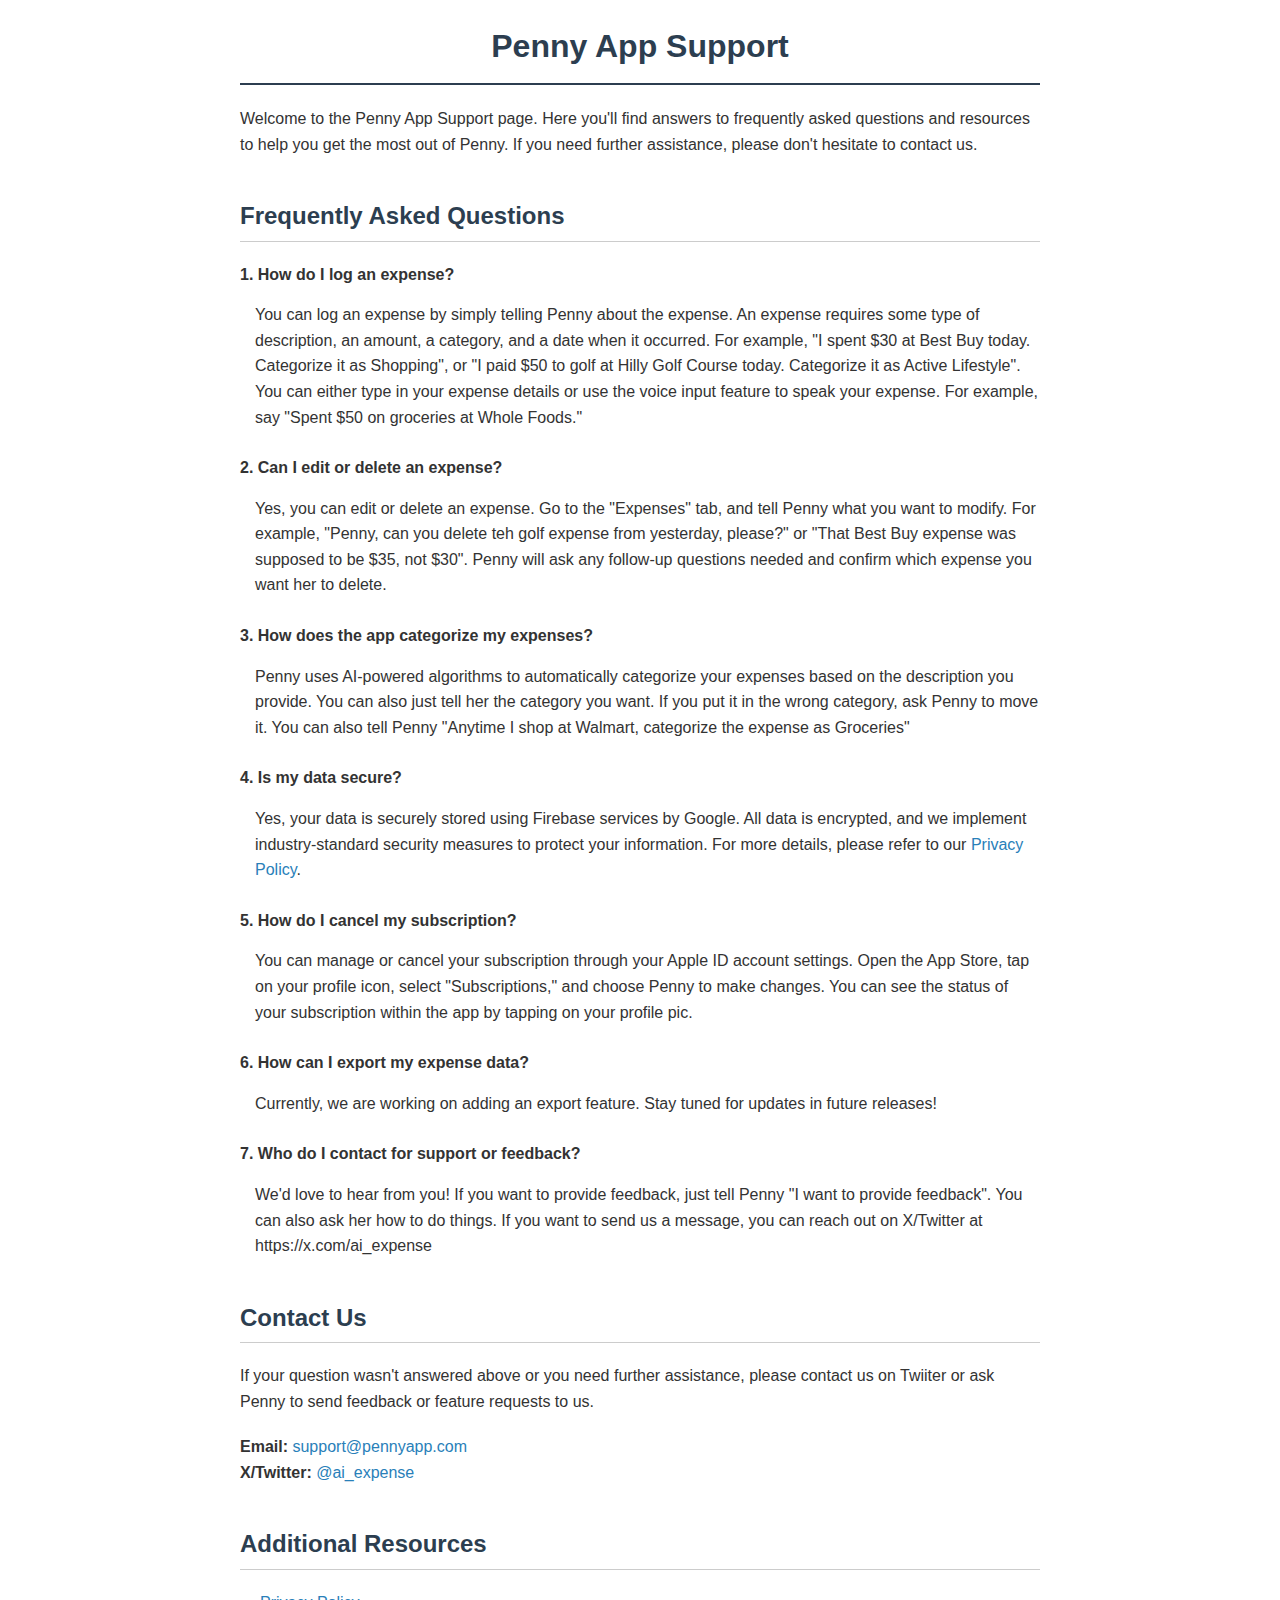
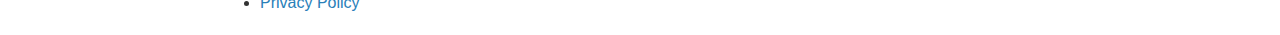
==== index.html @ 3fd7c657 "Update index.html" ====
<!DOCTYPE html>
<html lang="en">
<head>
    <meta charset="UTF-8">
    <title>Penny App Support</title>
    <style>
        body {
            font-family: Arial, sans-serif;
            margin: 20px auto;
            max-width: 800px;
            line-height: 1.6;
            color: #333;
            padding: 0 20px;
        }
        h1, h2, h3 {
            color: #2c3e50;
        }
        h1 {
            text-align: center;
            padding-bottom: 10px;
            border-bottom: 2px solid #2c3e50;
        }
        h2 {
            border-bottom: 1px solid #ccc;
            padding-bottom: 5px;
            margin-top: 40px;
        }
        h3 {
            margin-top: 30px;
        }
        p {
            margin: 15px 0;
        }
        ul, ol {
            margin: 15px 0;
            padding-left: 20px;
        }
        li {
            margin-bottom: 10px;
        }
        a {
            color: #2980b9;
            text-decoration: none;
        }
        a:hover {
            text-decoration: underline;
        }
        .contact-info {
            margin-top: 20px;
        }
        .faq-item {
            margin-bottom: 25px;
        }
        .faq-question {
            font-weight: bold;
            margin-bottom: 5px;
        }
        .faq-answer {
            margin-left: 15px;
        }
        @media (max-width: 600px) {
            body {
                padding: 0 10px;
            }
        }
    </style>
</head>
<body>
    <h1>Penny App Support</h1>
    
    <p>Welcome to the Penny App Support page. Here you'll find answers to frequently asked questions and resources to help you get the most out of Penny. If you need further assistance, please don't hesitate to contact us.</p>
    
    <h2>Frequently Asked Questions</h2>
    
    <div class="faq-item">
        <div class="faq-question">1. How do I log an expense?</div>
        <div class="faq-answer">
            <p>You can log an expense by simply telling Penny about the expense. An expense requires some type of description, an amount, a category, and a date when it occurred.  For example, "I spent $30 at Best Buy today.  Categorize it as Shopping", or "I paid $50 to golf at Hilly Golf Course today.  Categorize it as Active Lifestyle". You can either type in your expense details or use the voice input feature to speak your expense. For example, say "Spent $50 on groceries at Whole Foods."</p>
        </div>
    </div>
    
    <div class="faq-item">
        <div class="faq-question">2. Can I edit or delete an expense?</div>
        <div class="faq-answer">
            <p>Yes, you can edit or delete an expense. Go to the "Expenses" tab, and tell Penny what you want to modify.  For example, "Penny, can you delete teh golf expense from yesterday, please?" or "That Best Buy expense was supposed to be $35, not $30".  Penny will ask any follow-up questions needed and confirm which expense you want her to delete.</p>
        </div>
    </div>
    
    <div class="faq-item">
        <div class="faq-question">3. How does the app categorize my expenses?</div>
        <div class="faq-answer">
            <p>Penny uses AI-powered algorithms to automatically categorize your expenses based on the description you provide. You can also just tell her the category you want. If you put it in the wrong category, ask Penny to move it.  You can also tell Penny "Anytime I shop at Walmart, categorize the expense as Groceries"</p>
        </div>
    </div>
    
    <div class="faq-item">
        <div class="faq-question">4. Is my data secure?</div>
        <div class="faq-answer">
            <p>Yes, your data is securely stored using Firebase services by Google. All data is encrypted, and we implement industry-standard security measures to protect your information. For more details, please refer to our <a href="privacy-policy.html">Privacy Policy</a>.</p>
        </div>
    </div>
    
    <div class="faq-item">
        <div class="faq-question">5. How do I cancel my subscription?</div>
        <div class="faq-answer">
            <p>You can manage or cancel your subscription through your Apple ID account settings. Open the App Store, tap on your profile icon, select "Subscriptions," and choose Penny to make changes.  You can see the status of your subscription within the app by tapping on your profile pic.</p>
        </div>
    </div>
    
    <div class="faq-item">
        <div class="faq-question">6. How can I export my expense data?</div>
        <div class="faq-answer">
            <p>Currently, we are working on adding an export feature. Stay tuned for updates in future releases!</p>
        </div>
    </div>
    
    <div class="faq-item">
        <div class="faq-question">7. Who do I contact for support or feedback?</div>
        <div class="faq-answer">
            <p>We'd love to hear from you! If you want to provide feedback, just tell Penny "I want to provide feedback".  You can also ask her how to do things.  If you want to send us a message, you can reach out on X/Twitter at https://x.com/ai_expense</p>
        </div>
    </div>
    
    <h2>Contact Us</h2>
    <p>If your question wasn't answered above or you need further assistance, please contact us on Twiiter or ask Penny to send feedback or feature requests to us.</p>
    <p class="contact-info">
        <strong>Email:</strong> <a href="mailto:support@pennyapp.com">support@pennyapp.com</a><br>
        <!-- Uncomment the following lines if you have social media accounts or a phone number -->
        <!-- <strong>Phone:</strong> <a href="tel:+1234567890">+1 (234) 567-890</a><br> -->
        <strong>X/Twitter:</strong> <a href="https://x.com/ai_expense" target="_blank">@ai_expense</a><br>
    </p>
    
    <h2>Additional Resources</h2>
    <ul>
        <li><a href="privacy-policy.html">Privacy Policy</a></li>
        <!-- Add more links to resources or guides if available -->
    </ul>
</body>
</html>
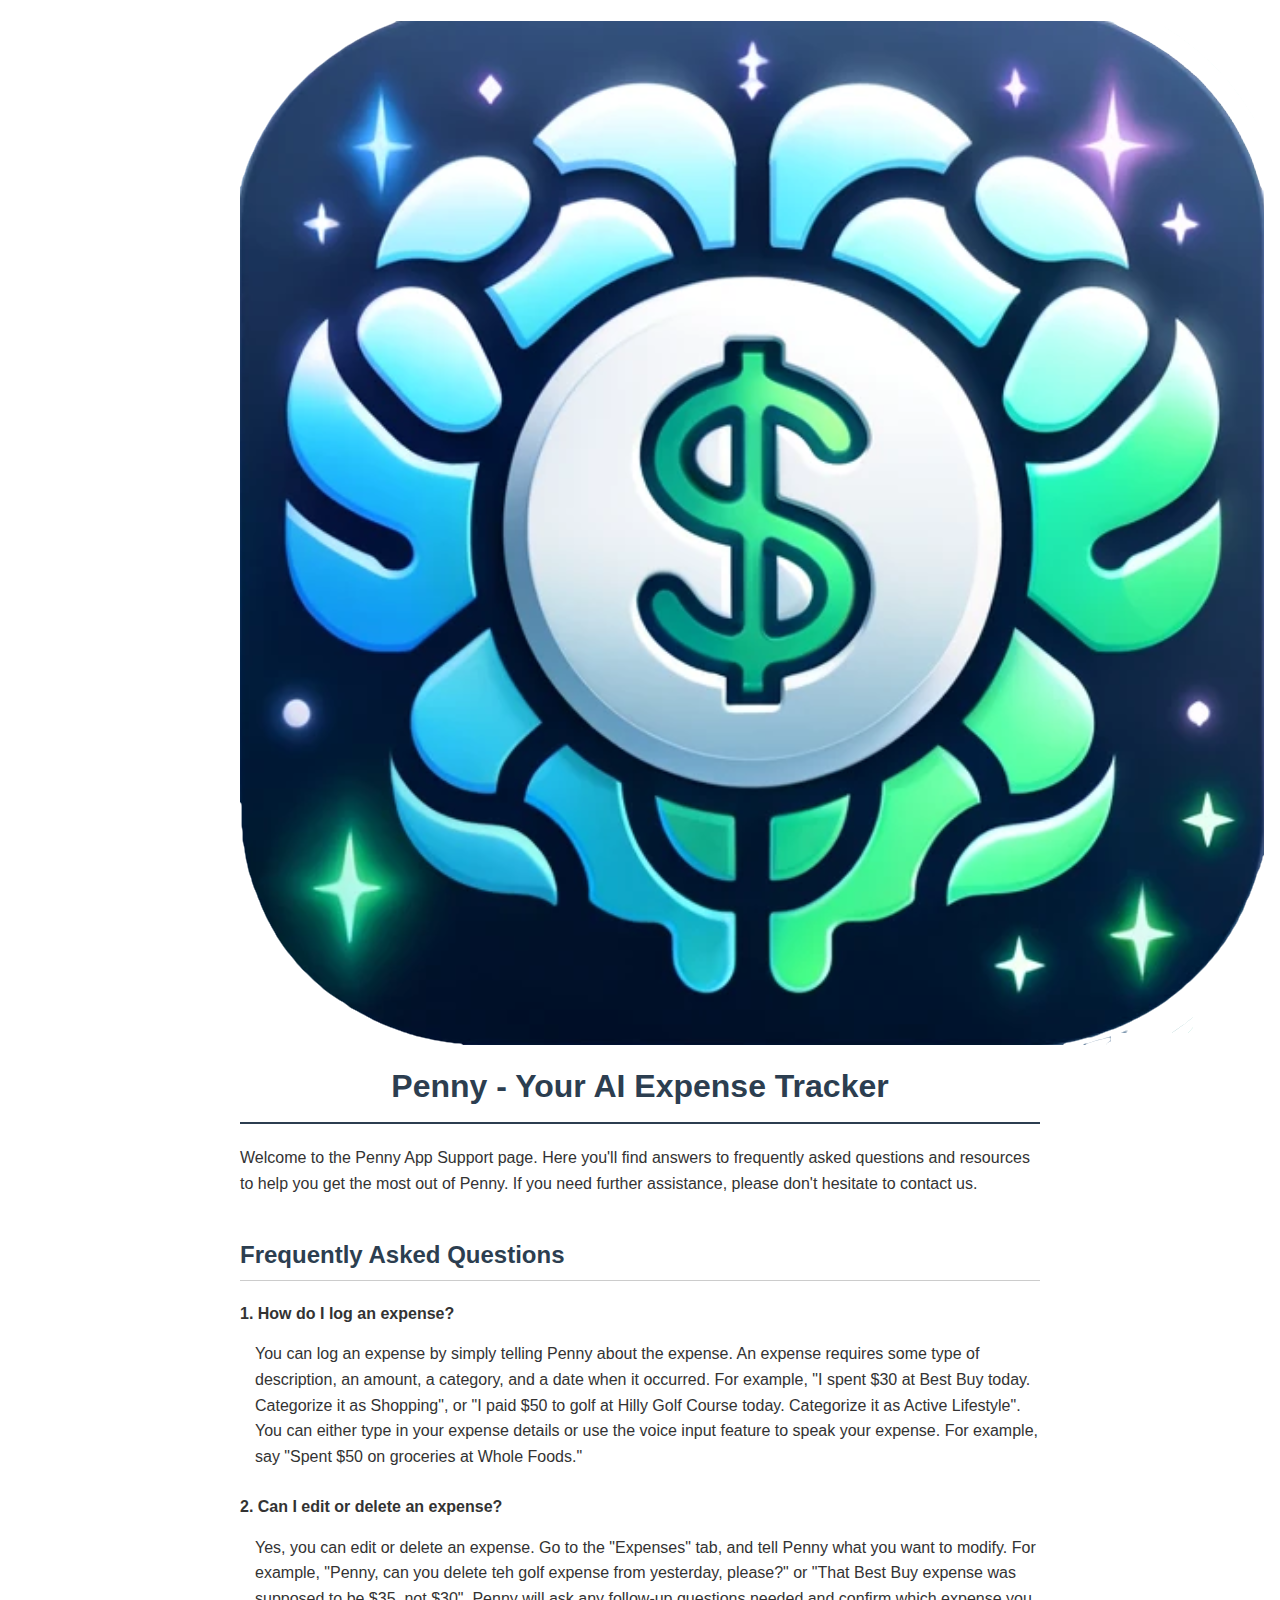
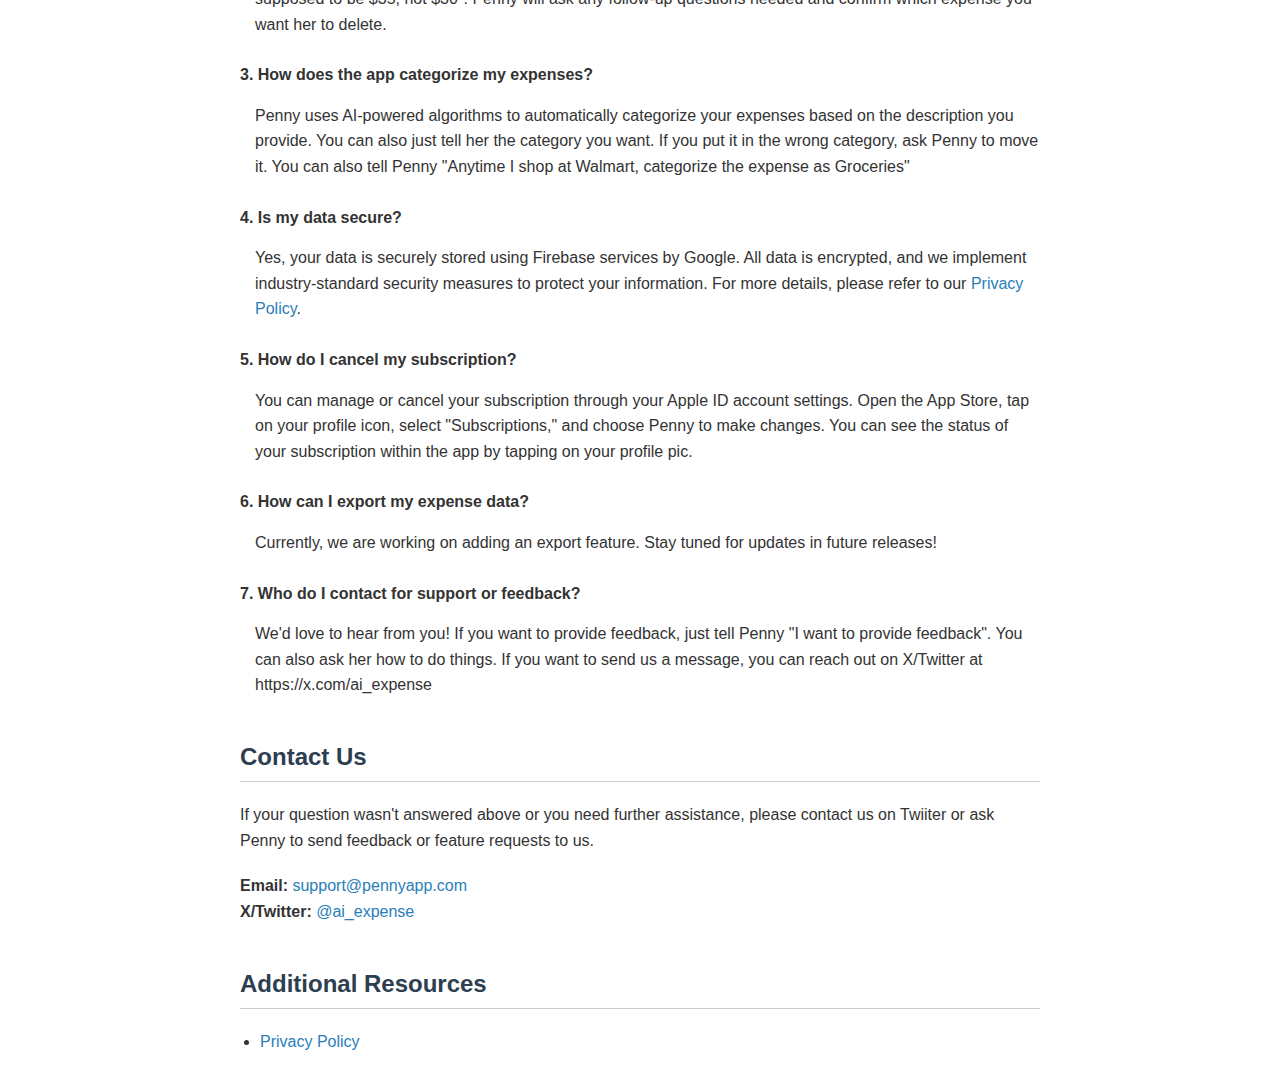
==== commit 038ae1cb: "Update index.html" ====
--- a/index.html
+++ b/index.html
@@ -2,7 +2,7 @@
 <html lang="en">
 <head>
     <meta charset="UTF-8">
-    <title>Penny App Support</title>
+    <title>Penny - Your AI Expense Tracker</title>
     <style>
         body {
             font-family: Arial, sans-serif;
@@ -66,7 +66,7 @@
     </style>
 </head>
 <body>
-    <h1>Penny App Support</h1>
+    <h1><img src="./Penny.png">Penny - Your AI Expense Tracker</h1>
     
     <p>Welcome to the Penny App Support page. Here you'll find answers to frequently asked questions and resources to help you get the most out of Penny. If you need further assistance, please don't hesitate to contact us.</p>
     
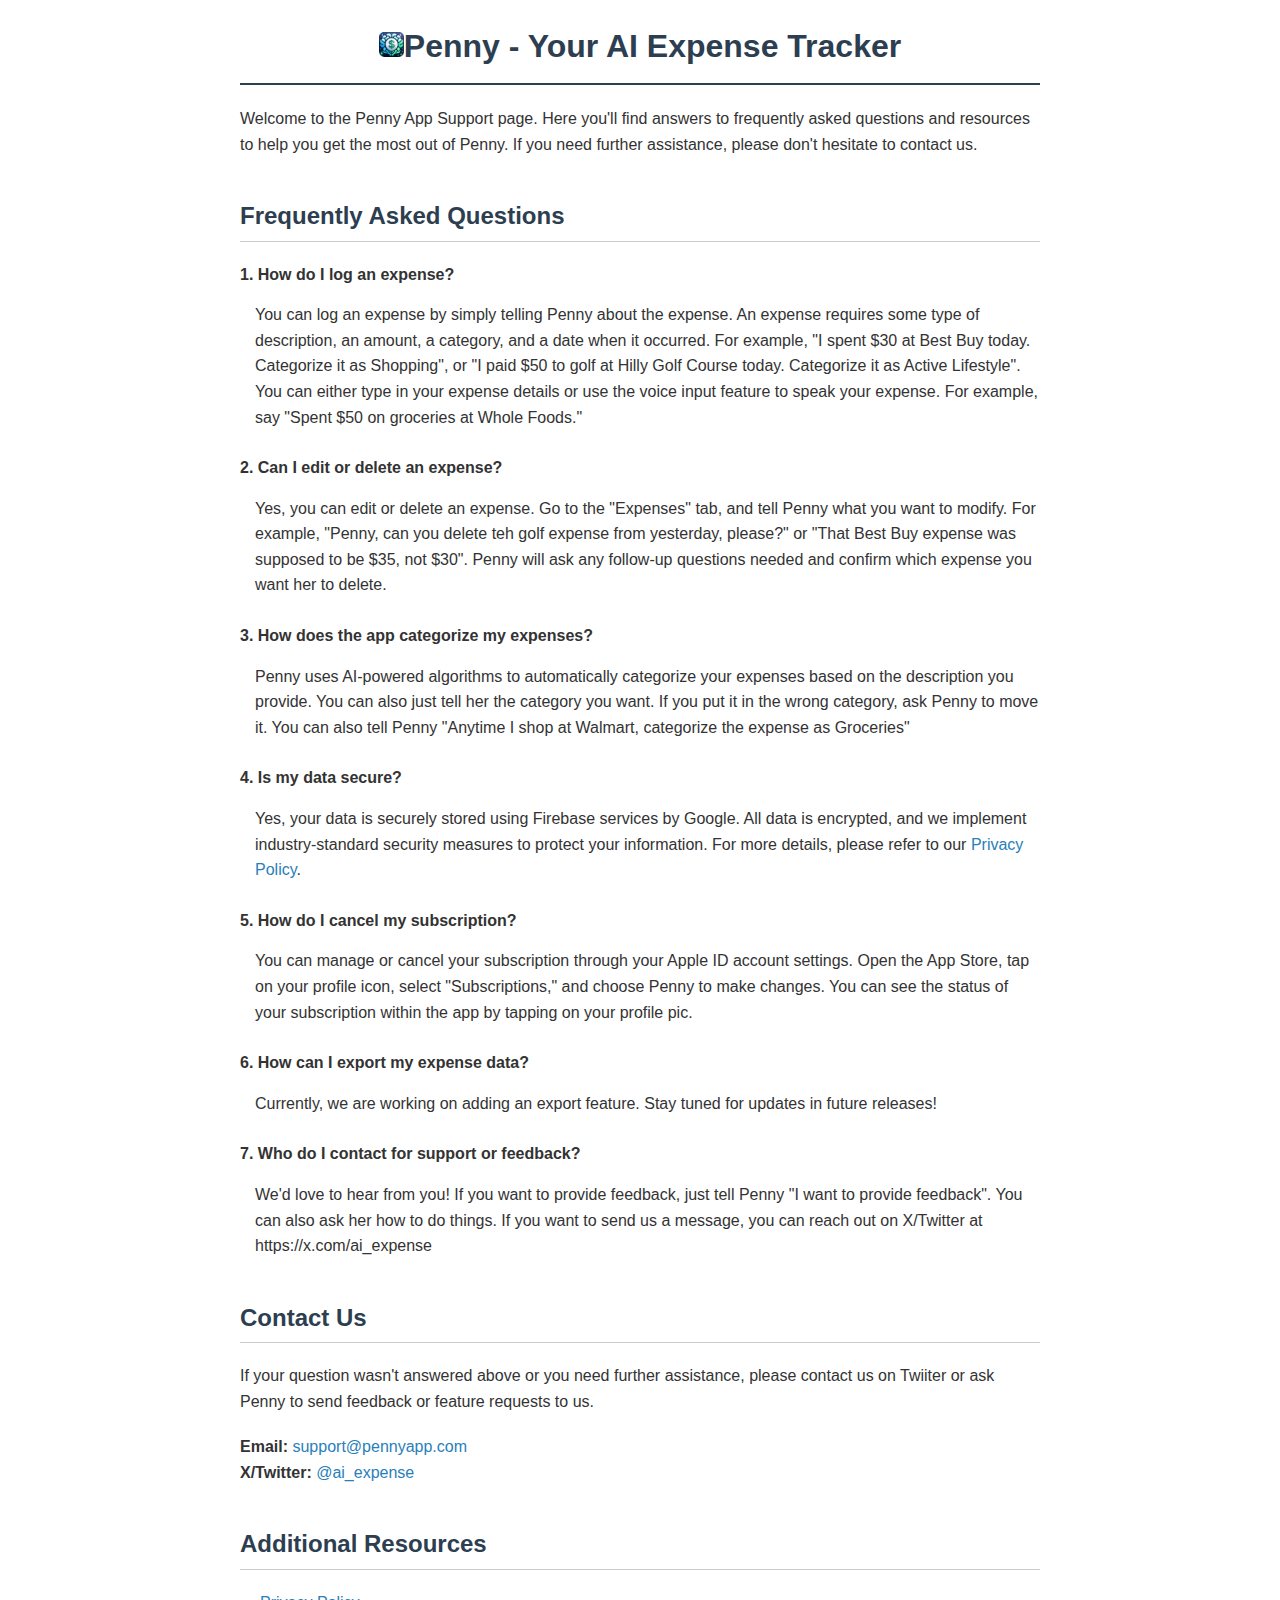
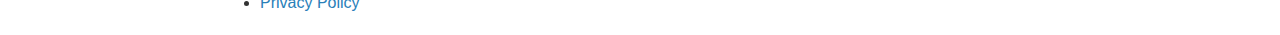
==== commit 2681a626: "Update index.html" ====
--- a/index.html
+++ b/index.html
@@ -66,7 +66,7 @@
     </style>
 </head>
 <body>
-    <h1><img src="./Penny.png">Penny - Your AI Expense Tracker</h1>
+    <h1><img src="./Penny.png" width=25px height=25px>Penny - Your AI Expense Tracker</h1>
     
     <p>Welcome to the Penny App Support page. Here you'll find answers to frequently asked questions and resources to help you get the most out of Penny. If you need further assistance, please don't hesitate to contact us.</p>
     
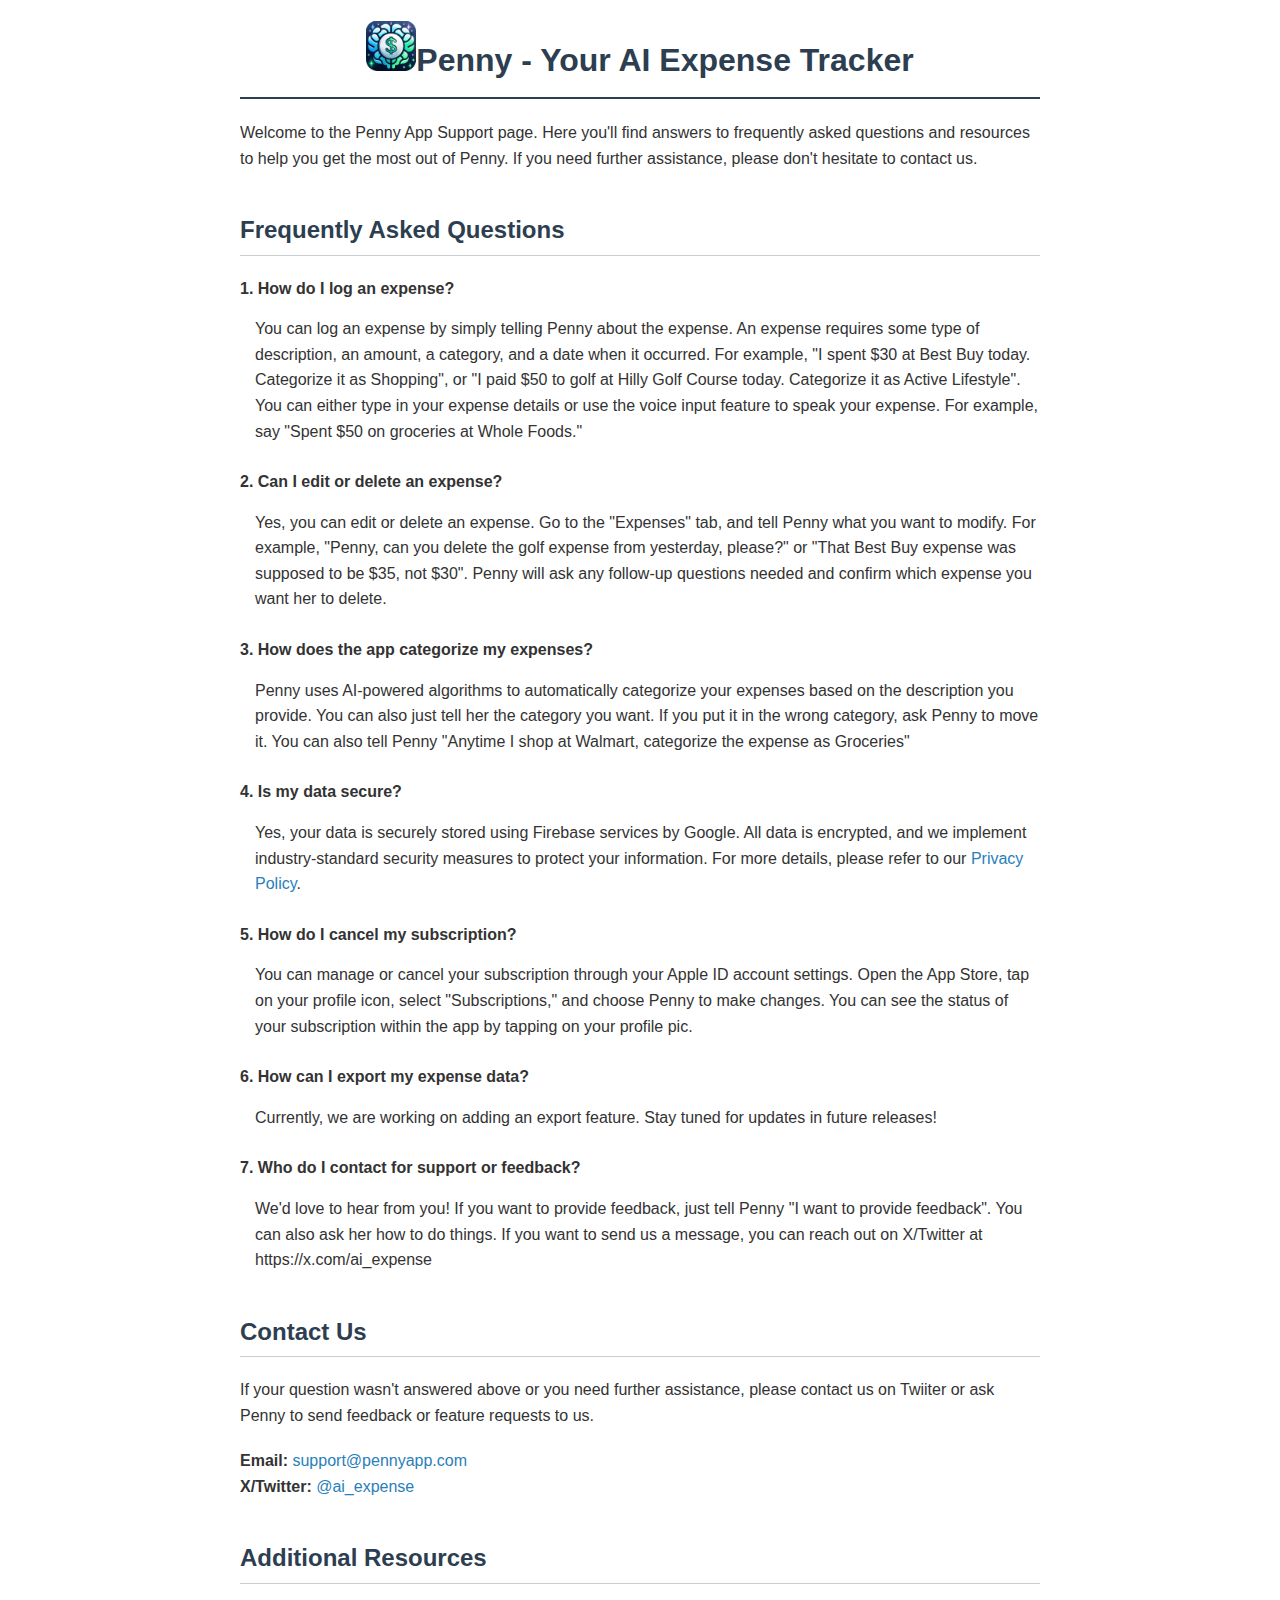
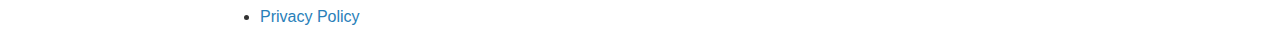
==== commit 6396dbfa: "Update index.html" ====
--- a/index.html
+++ b/index.html
@@ -66,7 +66,7 @@
     </style>
 </head>
 <body>
-    <h1><img src="./Penny.png" width=25px height=25px>Penny - Your AI Expense Tracker</h1>
+    <h1><img src="./Penny.png" width=50px height=50px>Penny - Your AI Expense Tracker</h1>
     
     <p>Welcome to the Penny App Support page. Here you'll find answers to frequently asked questions and resources to help you get the most out of Penny. If you need further assistance, please don't hesitate to contact us.</p>
     
@@ -82,7 +82,7 @@
     <div class="faq-item">
         <div class="faq-question">2. Can I edit or delete an expense?</div>
         <div class="faq-answer">
-            <p>Yes, you can edit or delete an expense. Go to the "Expenses" tab, and tell Penny what you want to modify.  For example, "Penny, can you delete teh golf expense from yesterday, please?" or "That Best Buy expense was supposed to be $35, not $30".  Penny will ask any follow-up questions needed and confirm which expense you want her to delete.</p>
+            <p>Yes, you can edit or delete an expense. Go to the "Expenses" tab, and tell Penny what you want to modify.  For example, "Penny, can you delete the golf expense from yesterday, please?" or "That Best Buy expense was supposed to be $35, not $30".  Penny will ask any follow-up questions needed and confirm which expense you want her to delete.</p>
         </div>
     </div>
     
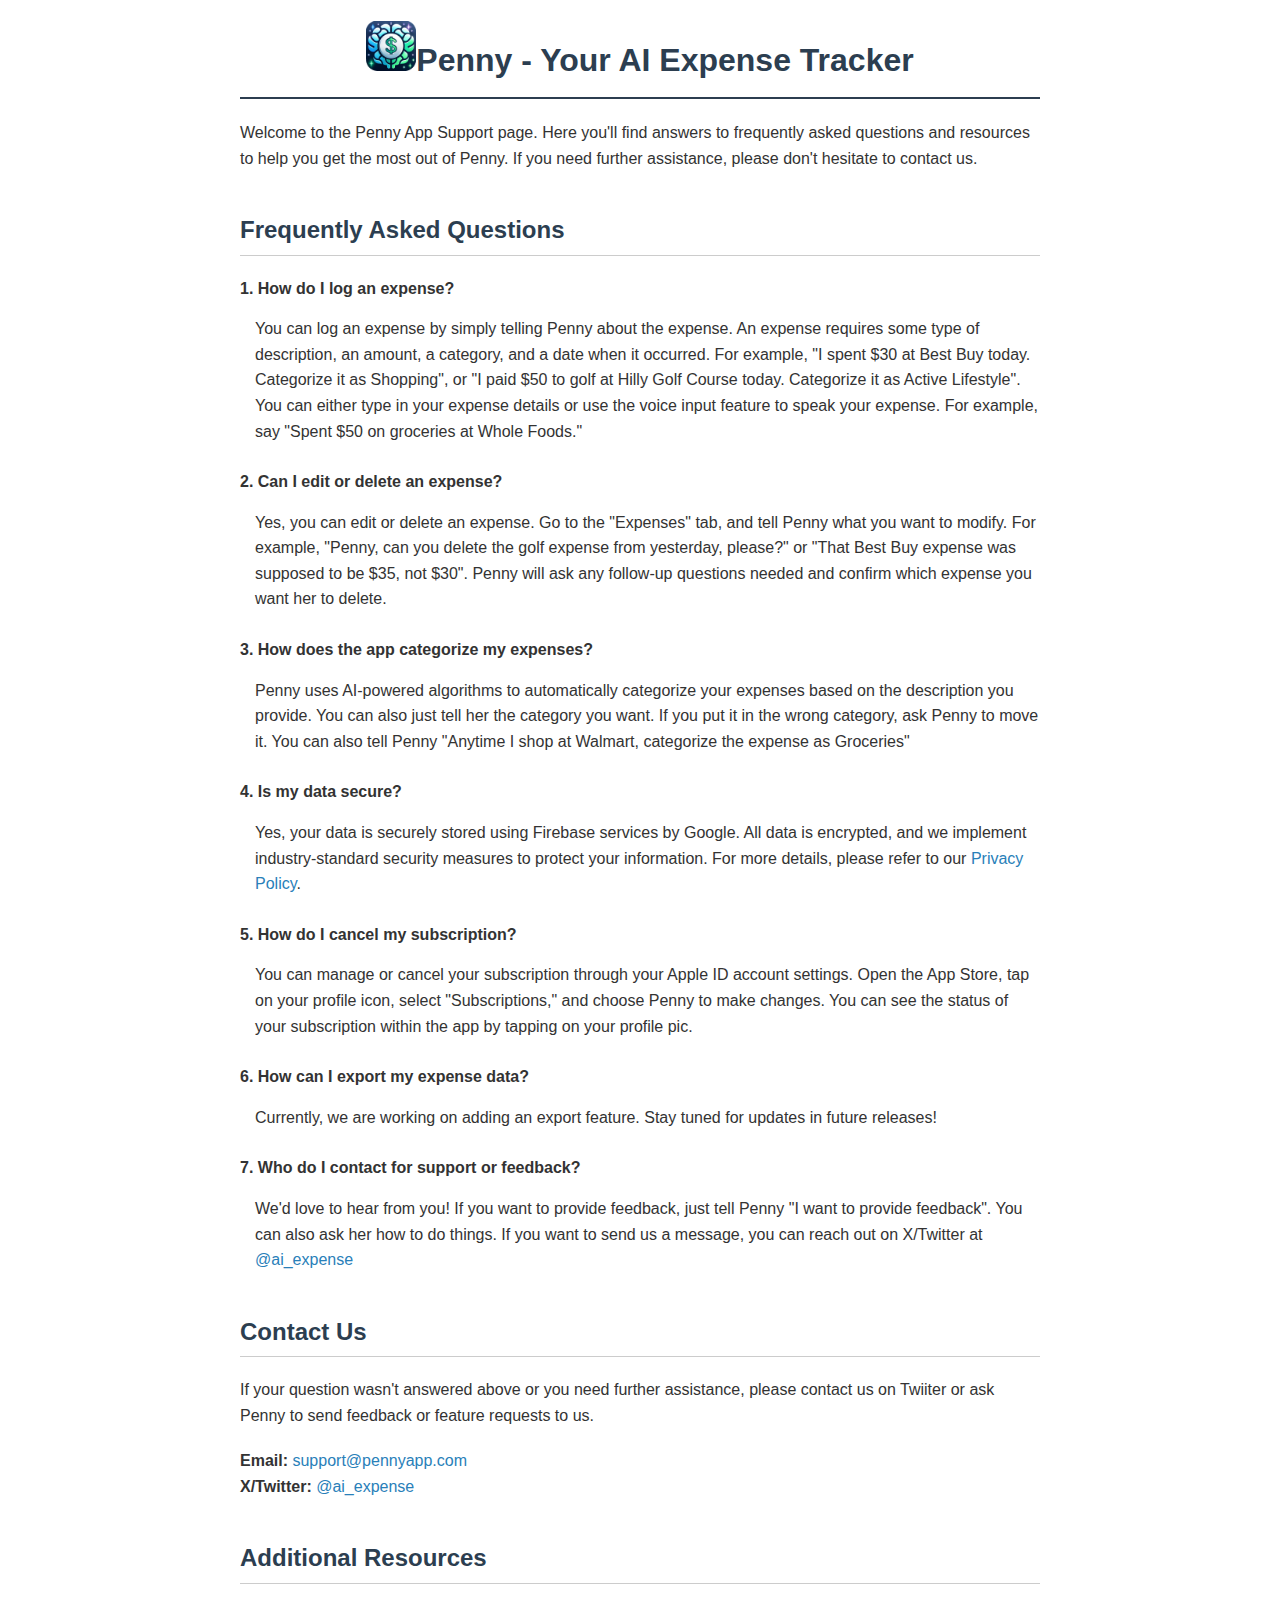
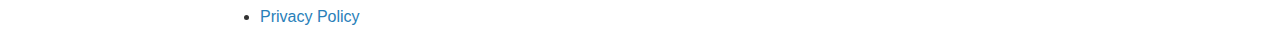
==== commit ed89929d: "Update index.html" ====
--- a/index.html
+++ b/index.html
@@ -117,7 +117,7 @@
     <div class="faq-item">
         <div class="faq-question">7. Who do I contact for support or feedback?</div>
         <div class="faq-answer">
-            <p>We'd love to hear from you! If you want to provide feedback, just tell Penny "I want to provide feedback".  You can also ask her how to do things.  If you want to send us a message, you can reach out on X/Twitter at https://x.com/ai_expense</p>
+            <p>We'd love to hear from you! If you want to provide feedback, just tell Penny "I want to provide feedback".  You can also ask her how to do things.  If you want to send us a message, you can reach out on X/Twitter at <a href="https://x.com/ai_expense" target="_blank">@ai_expense</a></p>
         </div>
     </div>
     
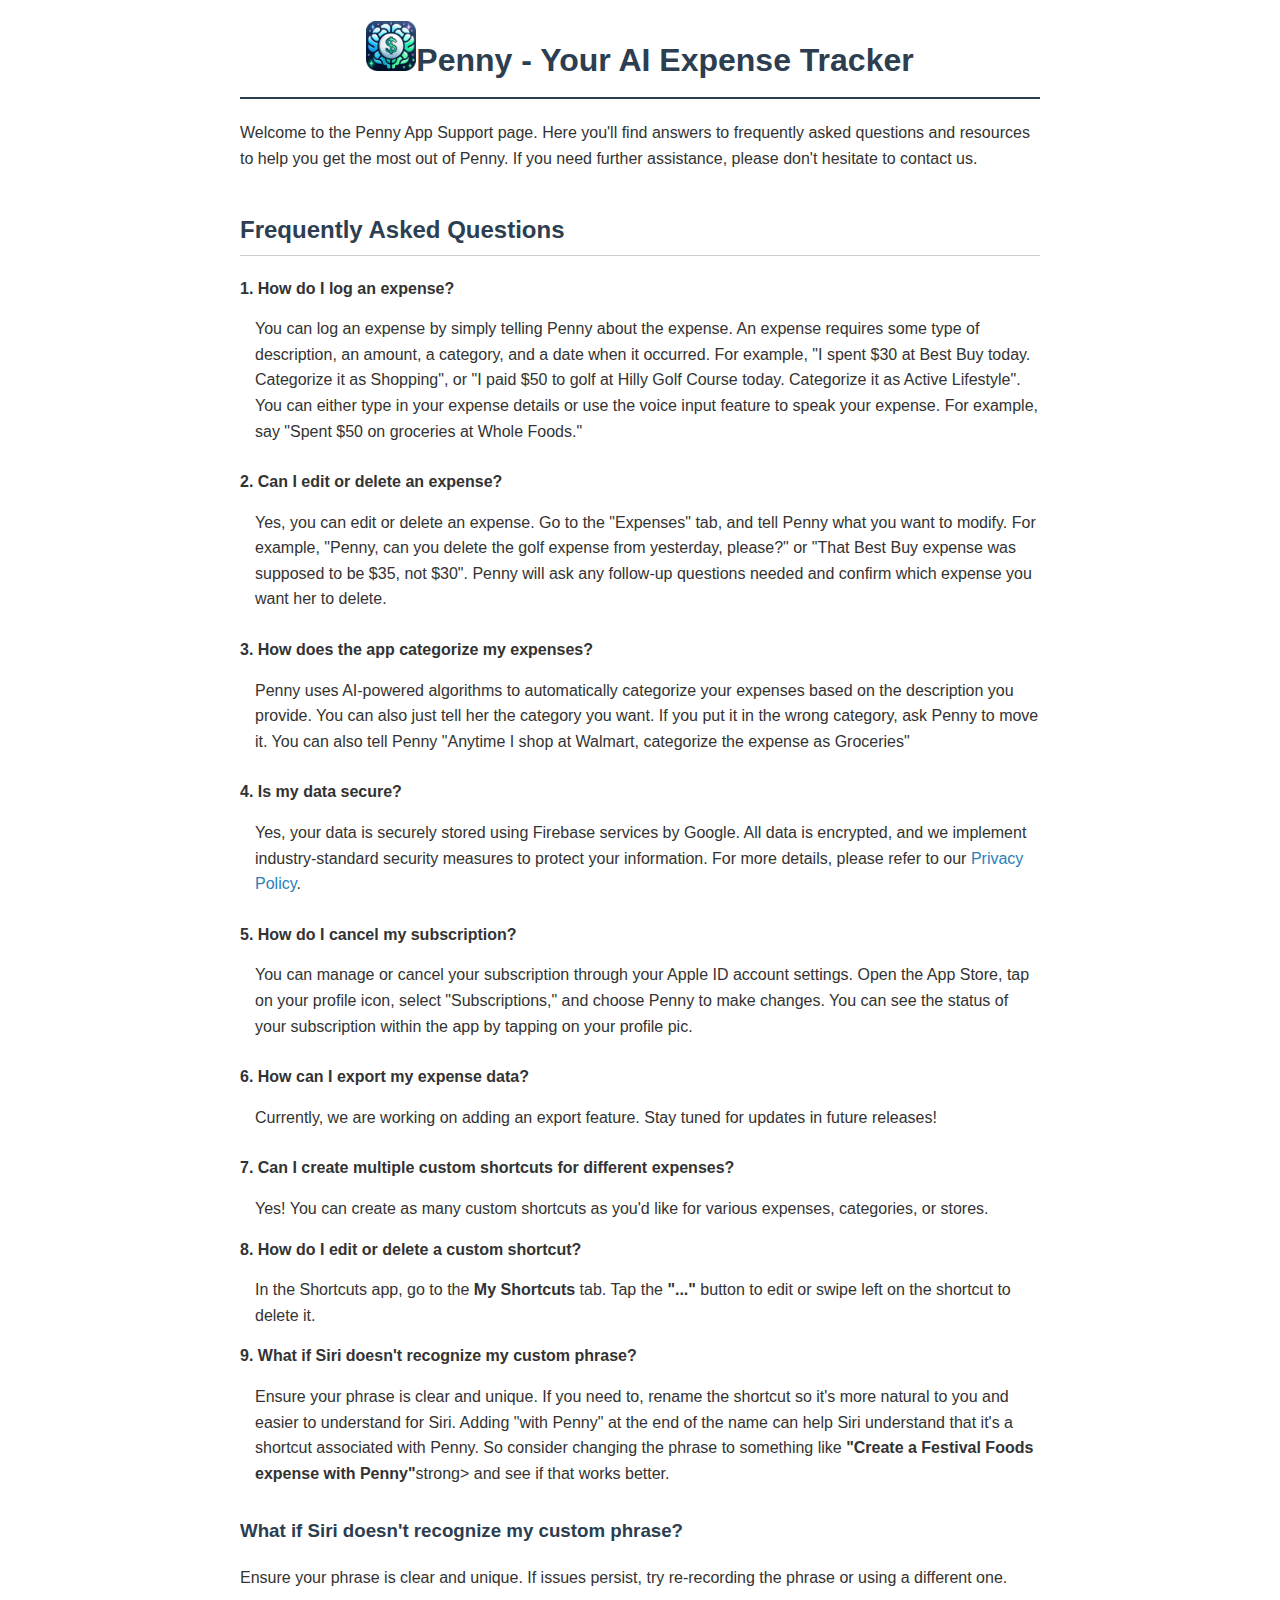
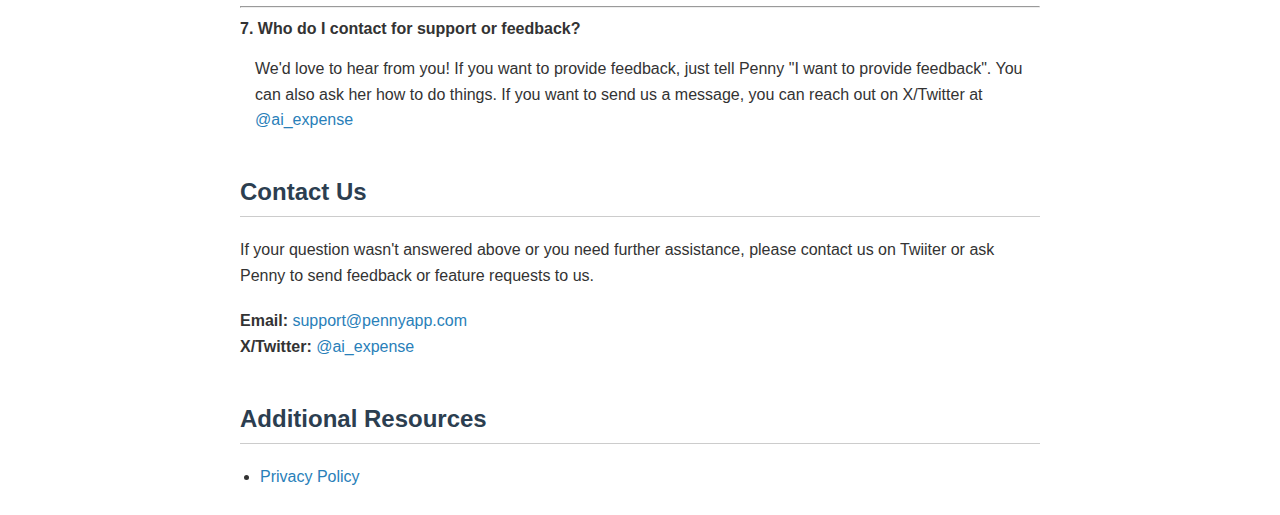
==== commit 608b94a7: "Update index.html" ====
--- a/index.html
+++ b/index.html
@@ -113,6 +113,32 @@
             <p>Currently, we are working on adding an export feature. Stay tuned for updates in future releases!</p>
         </div>
     </div>
+
+    <div class="faq-item">
+    <div class="faq-question">7. Can I create multiple custom shortcuts for different expenses?</div>
+    <div class="faq-answer">
+        <p>Yes! You can create as many custom shortcuts as you'd like for various expenses, categories, or stores.</p>
+    </div>
+
+    <div class="faq-item">
+    <div class="faq-question">8. How do I edit or delete a custom shortcut?</div>
+    <div class="faq-answer">
+        <p>In the Shortcuts app, go to the <strong>My Shortcuts</strong> tab. Tap the <strong>"..."</strong> button to edit or swipe left on the shortcut to delete it.</p>
+    </div>
+
+    <div class="faq-item">
+    <div class="faq-question">9. What if Siri doesn't recognize my custom phrase?</div>
+    <div class="faq-answer">
+        <p>Ensure your phrase is clear and unique. If you need to, rename the shortcut so it's more natural to you and easier to understand for Siri.  Adding "with Penny" at the end of the name can help Siri understand that it's a shortcut associated with Penny.  So consider changing the phrase to something like <strong>"Create a Festival Foods expense with Penny"</strong>strong> and see if that works better.</p>
+    </div>
+
+</div>
+
+<h3>What if Siri doesn't recognize my custom phrase?</h3>
+<p>Ensure your phrase is clear and unique. If issues persist, try re-recording the phrase or using a different one.</p>
+
+<hr>
+    
     
     <div class="faq-item">
         <div class="faq-question">7. Who do I contact for support or feedback?</div>
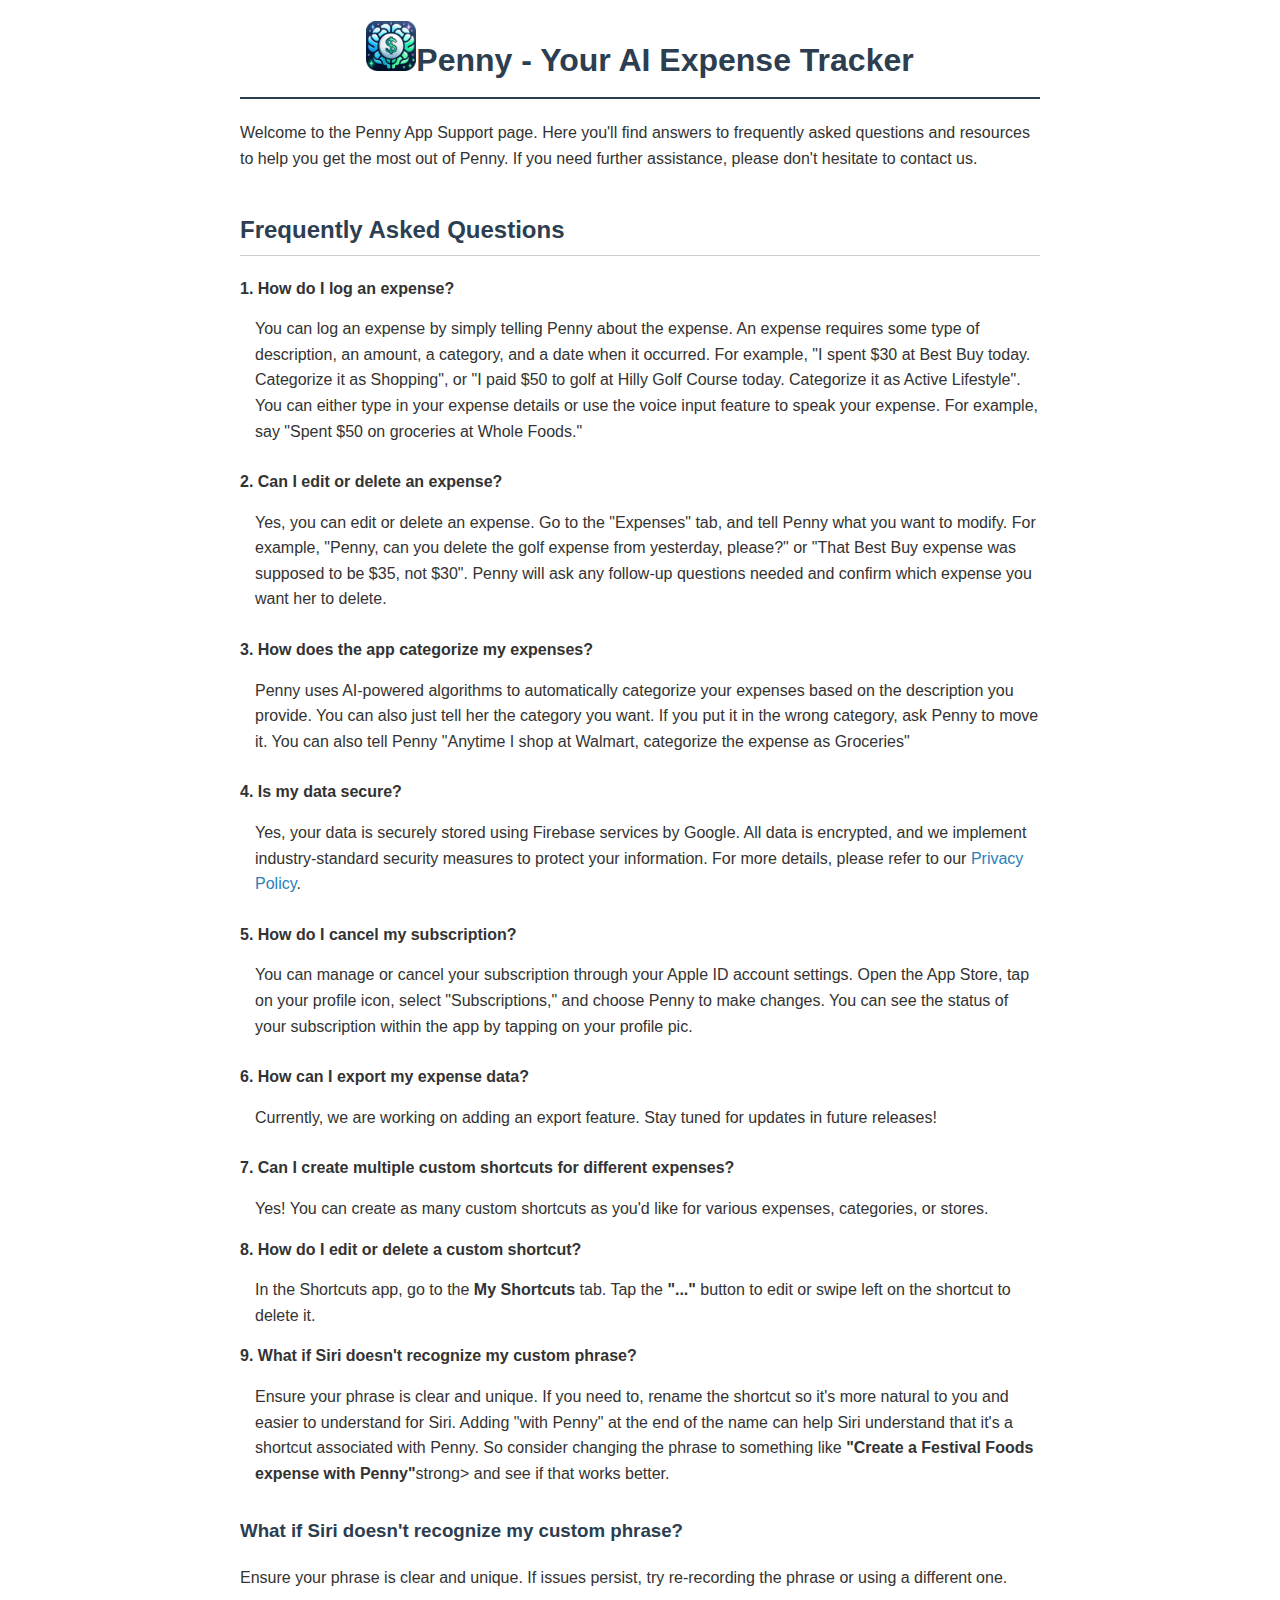
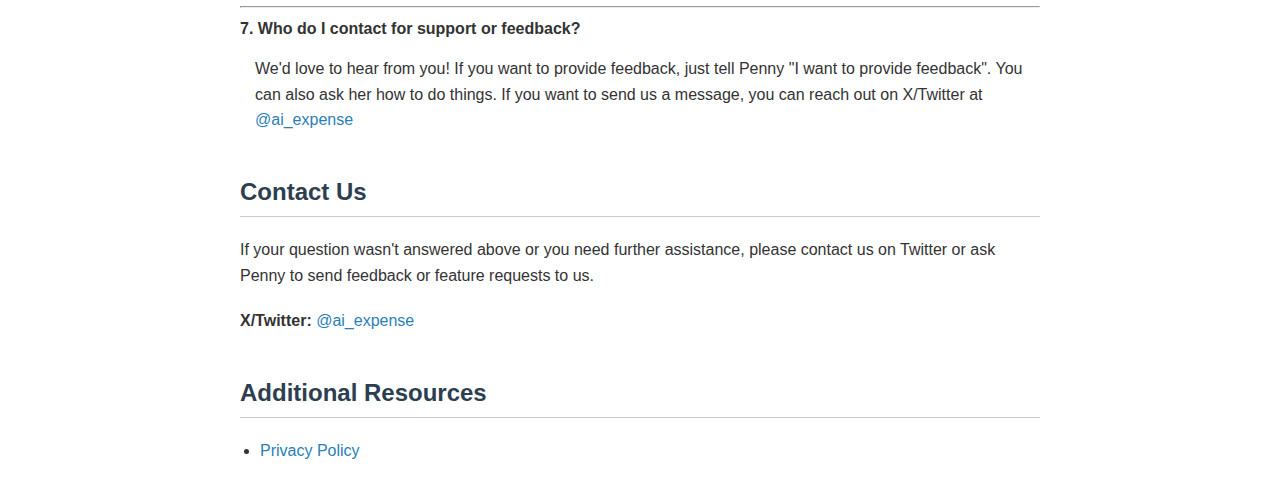
==== commit f6416714: "Update index.html" ====
--- a/index.html
+++ b/index.html
@@ -148,11 +148,8 @@
     </div>
     
     <h2>Contact Us</h2>
-    <p>If your question wasn't answered above or you need further assistance, please contact us on Twiiter or ask Penny to send feedback or feature requests to us.</p>
+    <p>If your question wasn't answered above or you need further assistance, please contact us on Twitter or ask Penny to send feedback or feature requests to us.</p>
     <p class="contact-info">
-        <strong>Email:</strong> <a href="mailto:support@pennyapp.com">support@pennyapp.com</a><br>
-        <!-- Uncomment the following lines if you have social media accounts or a phone number -->
-        <!-- <strong>Phone:</strong> <a href="tel:+1234567890">+1 (234) 567-890</a><br> -->
         <strong>X/Twitter:</strong> <a href="https://x.com/ai_expense" target="_blank">@ai_expense</a><br>
     </p>
     
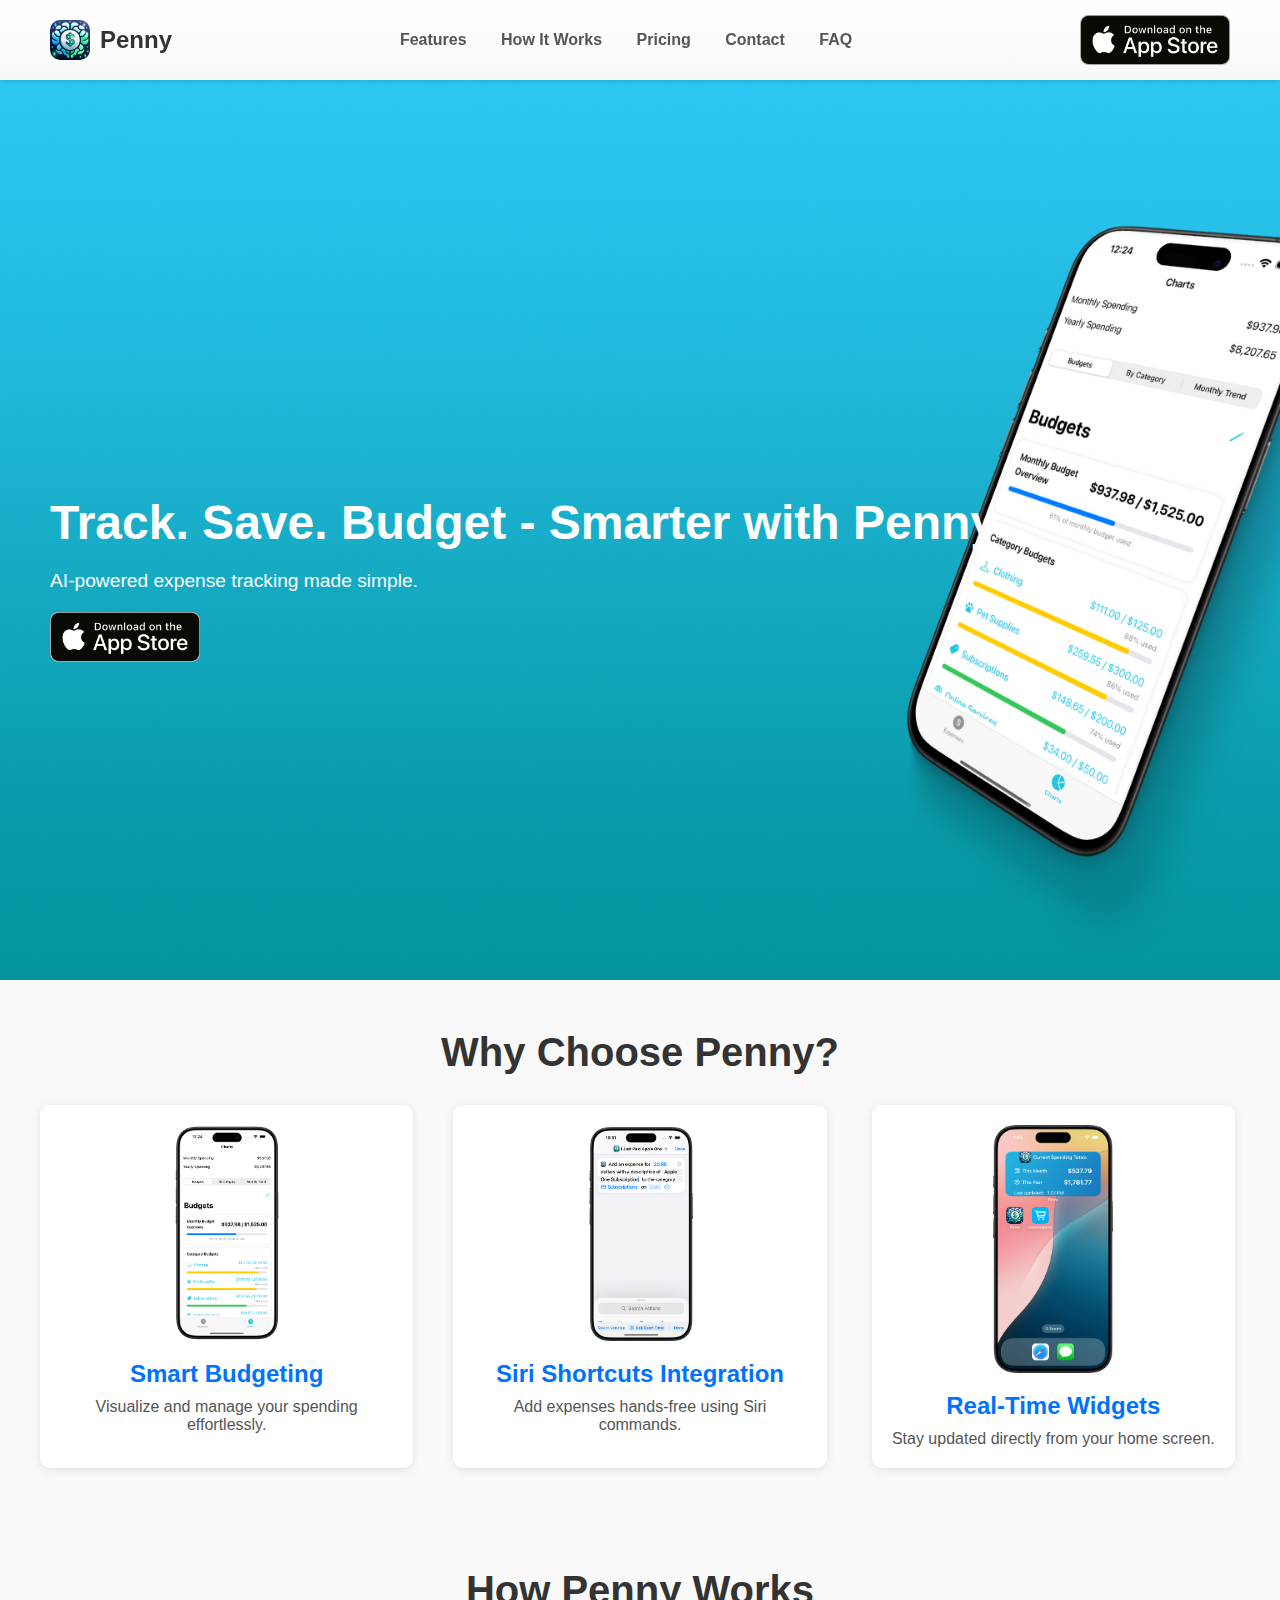
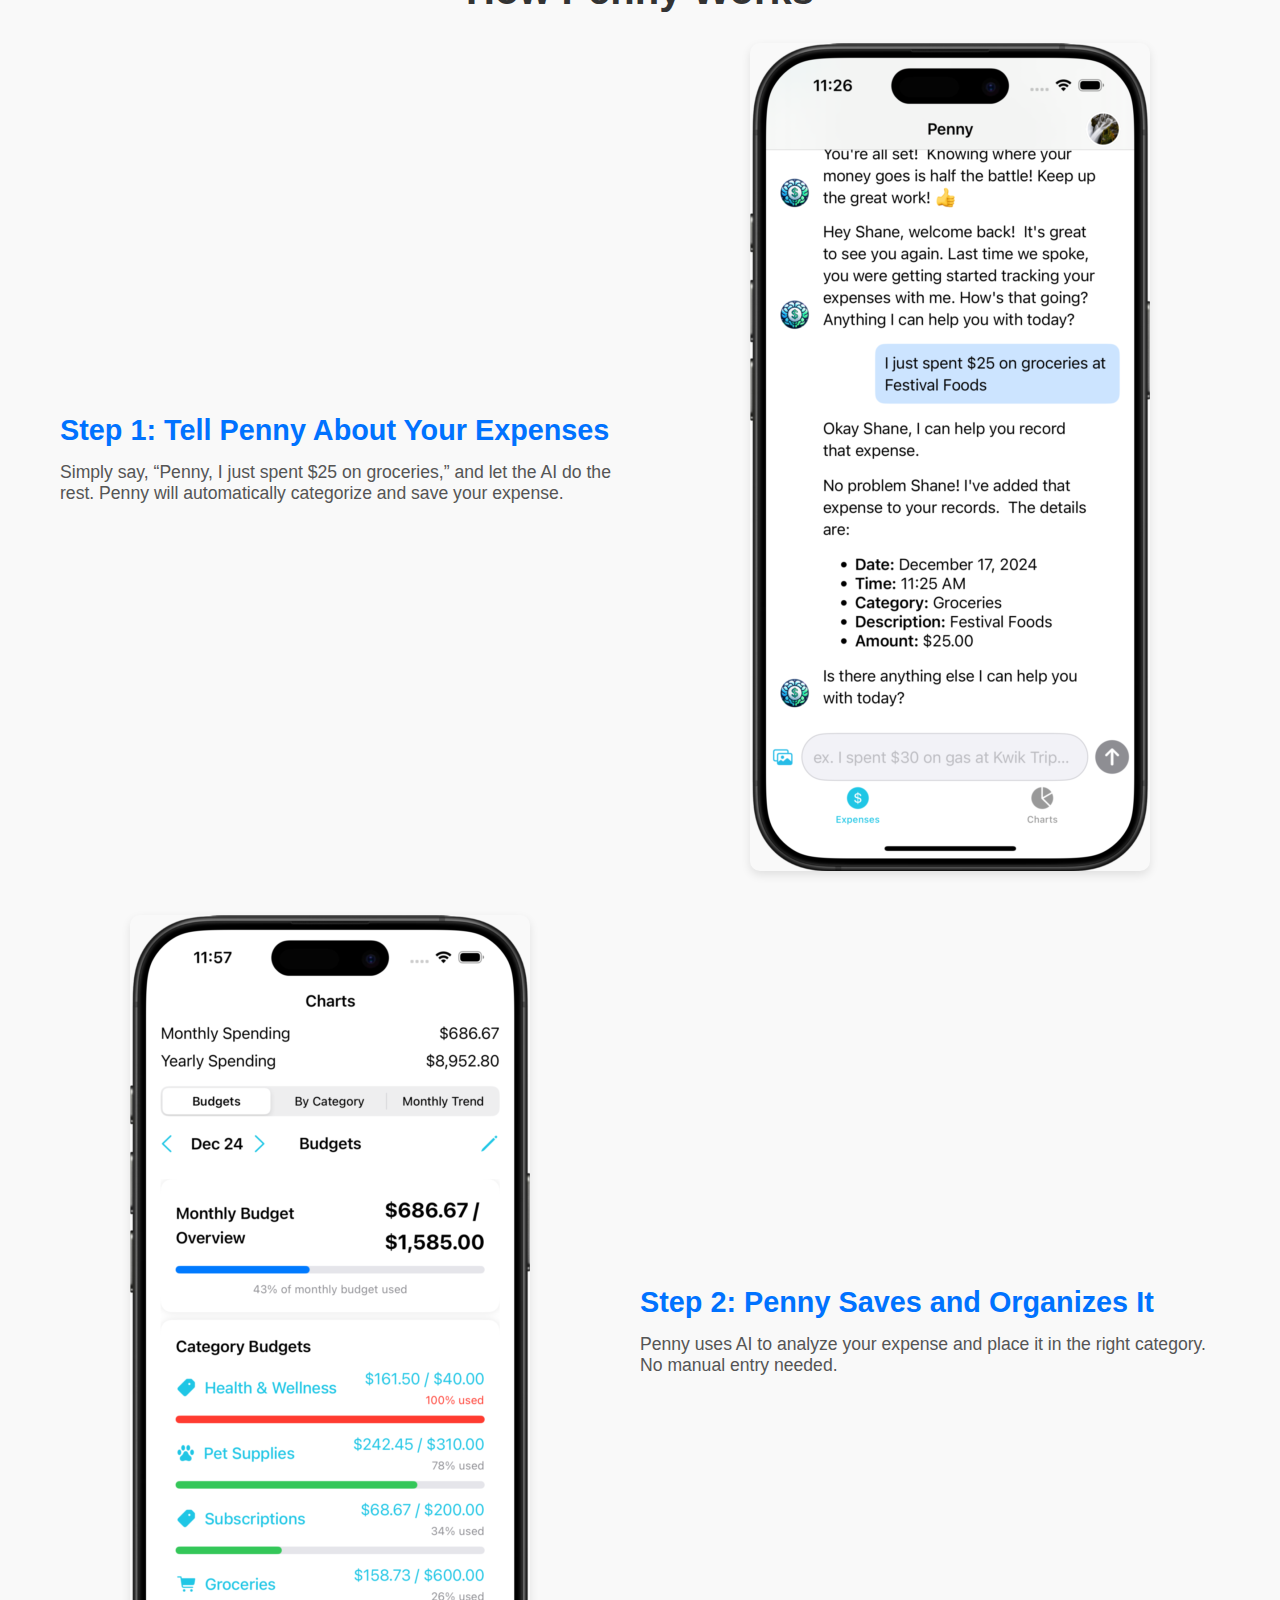
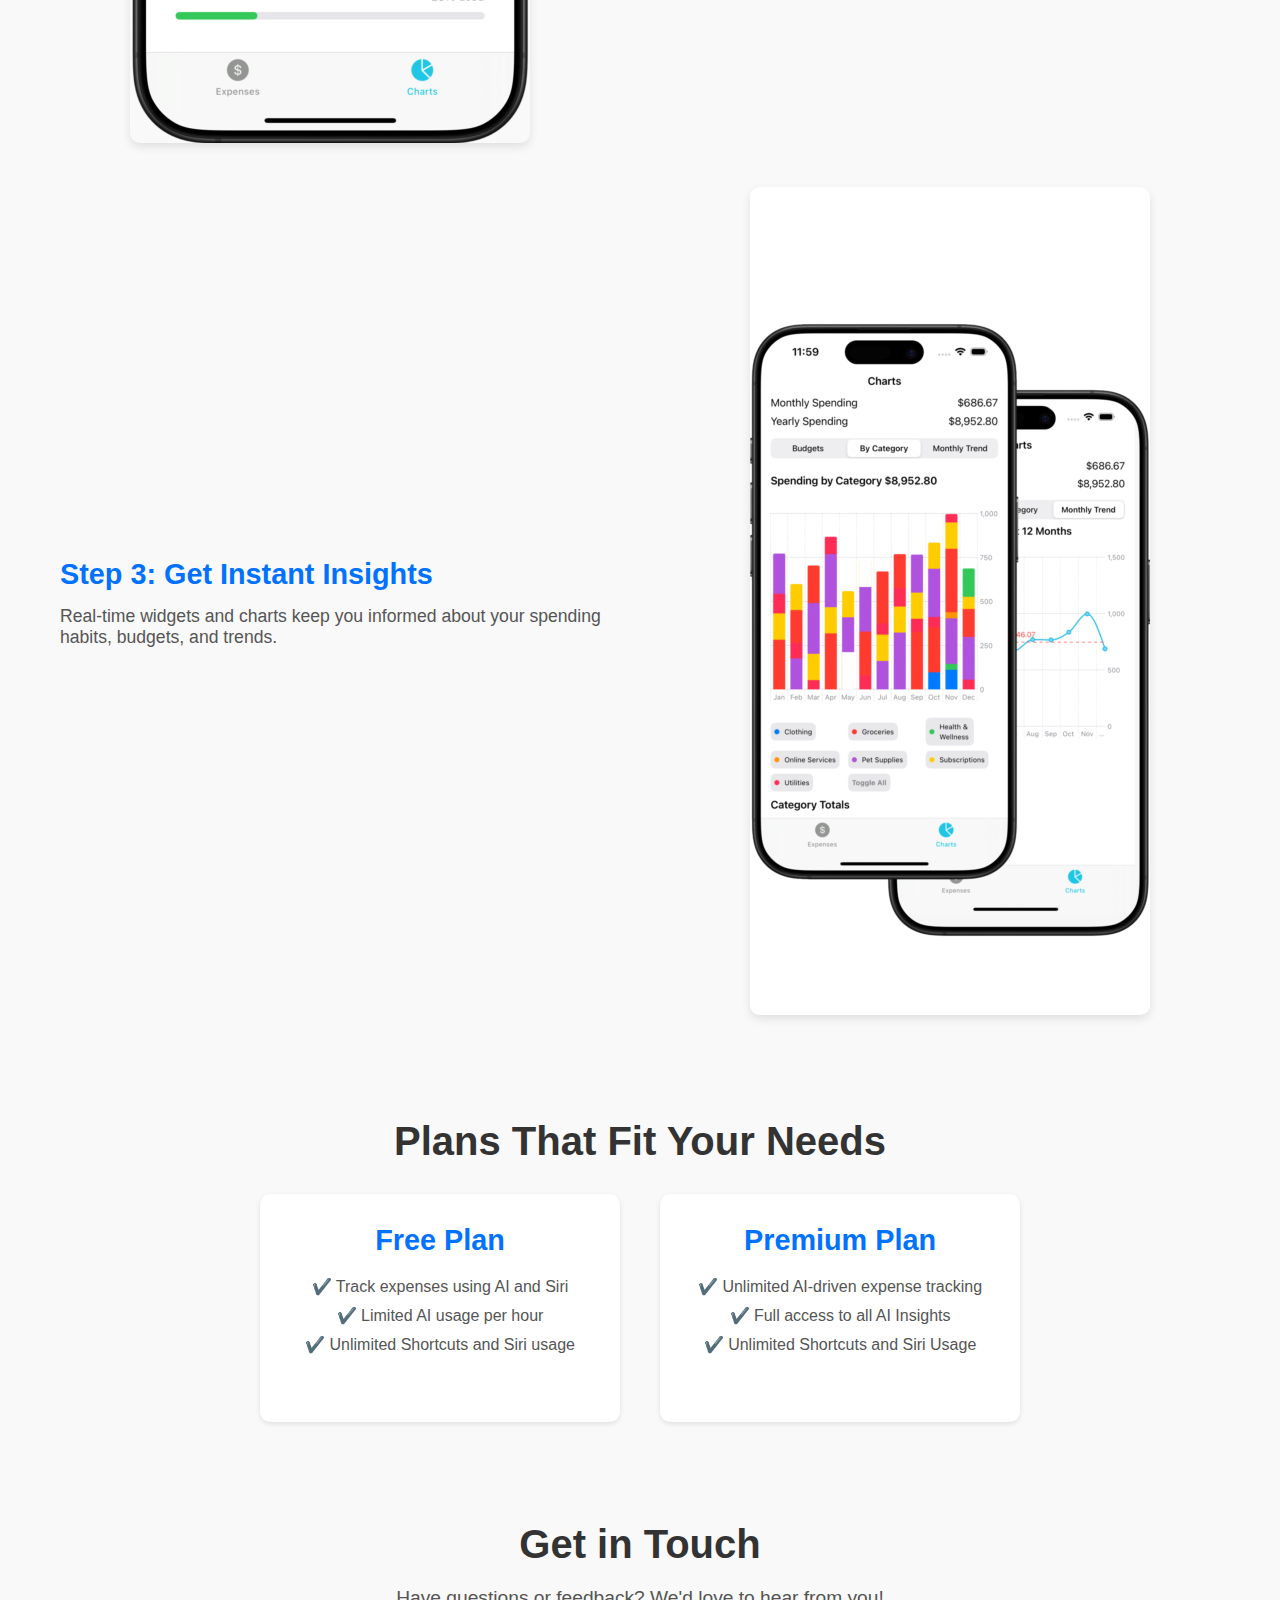
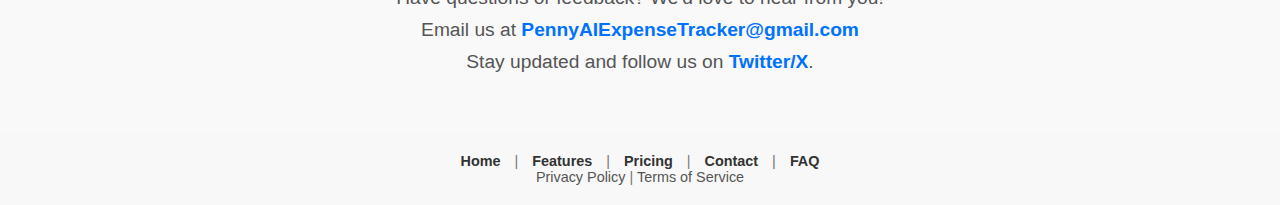
==== commit ccb5ad61: "Add files via upload" ====
--- a/index.html
+++ b/index.html
@@ -2,161 +2,172 @@
 <html lang="en">
 <head>
     <meta charset="UTF-8">
-    <title>Penny - Your AI Expense Tracker</title>
-    <style>
-        body {
-            font-family: Arial, sans-serif;
-            margin: 20px auto;
-            max-width: 800px;
-            line-height: 1.6;
-            color: #333;
-            padding: 0 20px;
-        }
-        h1, h2, h3 {
-            color: #2c3e50;
-        }
-        h1 {
-            text-align: center;
-            padding-bottom: 10px;
-            border-bottom: 2px solid #2c3e50;
-        }
-        h2 {
-            border-bottom: 1px solid #ccc;
-            padding-bottom: 5px;
-            margin-top: 40px;
-        }
-        h3 {
-            margin-top: 30px;
-        }
-        p {
-            margin: 15px 0;
-        }
-        ul, ol {
-            margin: 15px 0;
-            padding-left: 20px;
-        }
-        li {
-            margin-bottom: 10px;
-        }
-        a {
-            color: #2980b9;
-            text-decoration: none;
-        }
-        a:hover {
-            text-decoration: underline;
-        }
-        .contact-info {
-            margin-top: 20px;
-        }
-        .faq-item {
-            margin-bottom: 25px;
-        }
-        .faq-question {
-            font-weight: bold;
-            margin-bottom: 5px;
-        }
-        .faq-answer {
-            margin-left: 15px;
-        }
-        @media (max-width: 600px) {
-            body {
-                padding: 0 10px;
-            }
-        }
-    </style>
+    <meta name="viewport" content="width=device-width, initial-scale=1.0">
+    <title>Penny – AI Expense Tracker</title>
+    <link rel="stylesheet" href="styles.css">
 </head>
 <body>
-    <h1><img src="./Penny.png" width=50px height=50px>Penny - Your AI Expense Tracker</h1>
-    
-    <p>Welcome to the Penny App Support page. Here you'll find answers to frequently asked questions and resources to help you get the most out of Penny. If you need further assistance, please don't hesitate to contact us.</p>
-    
-    <h2>Frequently Asked Questions</h2>
-    
-    <div class="faq-item">
-        <div class="faq-question">1. How do I log an expense?</div>
-        <div class="faq-answer">
-            <p>You can log an expense by simply telling Penny about the expense. An expense requires some type of description, an amount, a category, and a date when it occurred.  For example, "I spent $30 at Best Buy today.  Categorize it as Shopping", or "I paid $50 to golf at Hilly Golf Course today.  Categorize it as Active Lifestyle". You can either type in your expense details or use the voice input feature to speak your expense. For example, say "Spent $50 on groceries at Whole Foods."</p>
+    <!-- Navbar -->
+    <nav class="navbar">
+        <div class="logo">
+            <img src="Penny.png" alt="Penny Icon" class="app-icon">
+            <span>Penny</span>
+        </div>
+        <div class="nav-links">
+            <a href="#features">Features</a>
+            <a href="#how-it-works">How It Works</a>
+            <a href="#pricing">Pricing</a>
+            <a href="#contact">Contact</a>
+            <a href="faq.html">FAQ</a>
+        </div>
+        <a href="https://apps.apple.com/us/app/penny-ai-expense-tracker/id6680195347" class="cta-button"><img src="app-store-badge.png" alt="Download on the App Store"></a>
+    </nav>
+
+    <!-- Hero Section -->
+    <header class="hero">
+        <div class="hero-overlay">
+            <div class="hero-text">
+                <h1>Track. Save. Budget - Smarter with Penny</h1>
+                <p>AI-powered expense tracking made simple.</p>
+                <a href="https://apps.apple.com/us/app/penny-ai-expense-tracker/id6680195347" class="cta-button">
+                    <img src="app-store-badge.png" alt="Download on the App Store">
+                </a>
+            </div>
+        </div>
+        <img src="hero.jpg" alt="Penny App on Mobile" class="hero-image">
+    </header>
+
+    <!-- Features Section -->
+<section id="features" class="features">
+    <h2>Why Choose Penny?</h2>
+    <div class="feature-grid">
+        <!-- Smart Budgeting -->
+        <div class="feature">
+            <img src="Budget.png" alt="Smart Budgeting">
+            <h3>Smart Budgeting</h3>
+            <p>Visualize and manage your spending effortlessly.</p>
+        </div>
+
+        <!-- Siri Shortcuts Integration -->
+        <div class="feature">
+            <img src="shortcuts2.png" alt="Siri Shortcuts Integration">
+            <h3>Siri Shortcuts Integration</h3>
+            <p>Add expenses hands-free using Siri commands.</p>
+        </div>
+
+        <!-- Real-Time Widgets -->
+        <div class="feature">
+            <img src="widgets.png" alt="Real-Time Widgets">
+            <h3>Real-Time Widgets</h3>
+            <p>Stay updated directly from your home screen.</p>
         </div>
     </div>
+</section>
+
+<!-- How It Works Section -->
+<section id="how-it-works" class="how-it-works">
+    <h2>How Penny Works</h2>
     
-    <div class="faq-item">
-        <div class="faq-question">2. Can I edit or delete an expense?</div>
-        <div class="faq-answer">
-            <p>Yes, you can edit or delete an expense. Go to the "Expenses" tab, and tell Penny what you want to modify.  For example, "Penny, can you delete the golf expense from yesterday, please?" or "That Best Buy expense was supposed to be $35, not $30".  Penny will ask any follow-up questions needed and confirm which expense you want her to delete.</p>
+    <div class="steps-container">
+        <!-- Step 1 -->
+        <div class="step">
+            <div class="step-text">
+                <h3>Step 1: Tell Penny About Your Expenses</h3>
+                <p>Simply say, “Penny, I just spent $25 on groceries,” and let the AI do the rest. Penny will automatically categorize and save your expense.</p>
+            </div>
+            <div class="step-visual">
+                <img src="ai-input.png" alt="AI-Driven Expense Input">
+            </div>
+        </div>
+        
+        <!-- Step 2 -->
+        <div class="step step-reverse">
+            <div class="step-text">
+                <h3>Step 2: Penny Saves and Organizes It</h3>
+                <p>Penny uses AI to analyze your expense and place it in the right category. No manual entry needed.</p>
+            </div>
+            <div class="step-visual">
+                <img src="categorized-expenses.png" alt="Categorized Expenses">
+            </div>
+        </div>
+        
+        <!-- Step 3 -->
+        <div class="step">
+            <div class="step-text">
+                <h3>Step 3: Get Instant Insights</h3>
+                <p>Real-time widgets and charts keep you informed about your spending habits, budgets, and trends.</p>
+            </div>
+            <div class="step-visual">
+                <img src="real-time-charts.jpg" alt="Real-Time Spending Insights">
+            </div>
         </div>
     </div>
-    
-    <div class="faq-item">
-        <div class="faq-question">3. How does the app categorize my expenses?</div>
-        <div class="faq-answer">
-            <p>Penny uses AI-powered algorithms to automatically categorize your expenses based on the description you provide. You can also just tell her the category you want. If you put it in the wrong category, ask Penny to move it.  You can also tell Penny "Anytime I shop at Walmart, categorize the expense as Groceries"</p>
+</section>
+
+<!-- Testimonials Section -->
+<!--
+<section id="testimonials" class="testimonials">
+    <h2>What Users Are Saying</h2>
+    <div class="testimonial-slider">
+        <div class="testimonial">
+            <p>&ldquo;Penny has completely changed the way I manage my finances. AI tracking is seamless and accurate!&rdquo;</p>
+            <span>- User A</span>
+        </div>
+        <div class="testimonial">
+            <p>&ldquo;The Siri integration makes adding expenses on the go a breeze.&rdquo;</p>
+            <span>- User B</span>
+        </div>
+        <div class="testimonial">
+            <p>&ldquo;The real-time insights helped me stay under budget for the first time in years.&rdquo;</p>
+            <span>- User C</span>
         </div>
     </div>
-    
-    <div class="faq-item">
-        <div class="faq-question">4. Is my data secure?</div>
-        <div class="faq-answer">
-            <p>Yes, your data is securely stored using Firebase services by Google. All data is encrypted, and we implement industry-standard security measures to protect your information. For more details, please refer to our <a href="privacy-policy.html">Privacy Policy</a>.</p>
+</section>
+-->
+<!-- Pricing Section -->
+<section id="pricing" class="pricing">
+    <h2>Plans That Fit Your Needs</h2>
+    <div class="pricing-container">
+        <!-- Free Plan -->
+        <div class="plan">
+            <h3>Free Plan</h3>
+            <ul>
+                <li>✔️ Track expenses using AI and Siri</li>
+                <li>✔️ Limited AI usage per hour</li>
+                <li>✔️ Unlimited Shortcuts and Siri usage</li>
+            </ul>
+            <a href="https://apps.apple.com/us/app/penny-ai-expense-tracker/id6680195347" class="cta-button">Get Started for Free</a>
+        </div>
+        
+        <!-- Premium Plan -->
+        <div class="plan">
+            <h3>Premium Plan</h3>
+            <ul>
+                <li>✔️ Unlimited AI-driven expense tracking</li>
+                <li>✔️ Full access to all AI Insights</li>
+                <li>✔️ Unlimited Shortcuts and Siri Usage</li>
+            </ul>
+            <a href="https://apps.apple.com/us/app/penny-ai-expense-tracker/id6680195347" class="cta-button">Subscribe Now</a>
         </div>
     </div>
-    
-    <div class="faq-item">
-        <div class="faq-question">5. How do I cancel my subscription?</div>
-        <div class="faq-answer">
-            <p>You can manage or cancel your subscription through your Apple ID account settings. Open the App Store, tap on your profile icon, select "Subscriptions," and choose Penny to make changes.  You can see the status of your subscription within the app by tapping on your profile pic.</p>
-        </div>
+</section>
+
+<!-- Contact Section -->
+<section id="contact" class="contact">
+    <h2>Get in Touch</h2>
+    <p>Have questions or feedback? We'd love to hear from you!</p>
+    <p>Email us at <a href="mailto:PennyAIExpenseTracker@gmail.com">PennyAIExpenseTracker@gmail.com</a></p>
+    <p>Stay updated and follow us on <a href="https://x.com/ai_expense" target="_blank">Twitter/X</a>.</p>
+</section>
+
+   <!-- Footer -->
+<footer class="footer">
+    <div class="footer-links">
+        <a href="#">Home</a> | <a href="#features">Features</a> | <a href="#pricing">Pricing</a> | <a href="#contact">Contact</a> | <a href="faq.html">FAQ</a>
     </div>
-    
-    <div class="faq-item">
-        <div class="faq-question">6. How can I export my expense data?</div>
-        <div class="faq-answer">
-            <p>Currently, we are working on adding an export feature. Stay tuned for updates in future releases!</p>
-        </div>
+    <div class="legal">
+        <a href="privacy-policy.html">Privacy Policy</a> | <a href="#">Terms of Service</a>
     </div>
-
-    <div class="faq-item">
-    <div class="faq-question">7. Can I create multiple custom shortcuts for different expenses?</div>
-    <div class="faq-answer">
-        <p>Yes! You can create as many custom shortcuts as you'd like for various expenses, categories, or stores.</p>
-    </div>
-
-    <div class="faq-item">
-    <div class="faq-question">8. How do I edit or delete a custom shortcut?</div>
-    <div class="faq-answer">
-        <p>In the Shortcuts app, go to the <strong>My Shortcuts</strong> tab. Tap the <strong>"..."</strong> button to edit or swipe left on the shortcut to delete it.</p>
-    </div>
-
-    <div class="faq-item">
-    <div class="faq-question">9. What if Siri doesn't recognize my custom phrase?</div>
-    <div class="faq-answer">
-        <p>Ensure your phrase is clear and unique. If you need to, rename the shortcut so it's more natural to you and easier to understand for Siri.  Adding "with Penny" at the end of the name can help Siri understand that it's a shortcut associated with Penny.  So consider changing the phrase to something like <strong>"Create a Festival Foods expense with Penny"</strong>strong> and see if that works better.</p>
-    </div>
-
-</div>
-
-<h3>What if Siri doesn't recognize my custom phrase?</h3>
-<p>Ensure your phrase is clear and unique. If issues persist, try re-recording the phrase or using a different one.</p>
-
-<hr>
-    
-    
-    <div class="faq-item">
-        <div class="faq-question">7. Who do I contact for support or feedback?</div>
-        <div class="faq-answer">
-            <p>We'd love to hear from you! If you want to provide feedback, just tell Penny "I want to provide feedback".  You can also ask her how to do things.  If you want to send us a message, you can reach out on X/Twitter at <a href="https://x.com/ai_expense" target="_blank">@ai_expense</a></p>
-        </div>
-    </div>
-    
-    <h2>Contact Us</h2>
-    <p>If your question wasn't answered above or you need further assistance, please contact us on Twitter or ask Penny to send feedback or feature requests to us.</p>
-    <p class="contact-info">
-        <strong>X/Twitter:</strong> <a href="https://x.com/ai_expense" target="_blank">@ai_expense</a><br>
-    </p>
-    
-    <h2>Additional Resources</h2>
-    <ul>
-        <li><a href="privacy-policy.html">Privacy Policy</a></li>
-        <!-- Add more links to resources or guides if available -->
-    </ul>
+</footer>
 </body>
 </html>
--- a/styles.css
+++ b/styles.css
@@ -0,0 +1,532 @@
+/* styles.css */
+body, h1, h2, h3, p {
+    margin: 0;
+    padding: 0;
+}
+
+body {
+    font-family: Arial, sans-serif;
+    background-color: #fff;
+}
+
+/* General Header Styling */
+h2 {
+    font-size: 2.5rem;
+    margin-bottom: 30px;
+    color: #333;
+    text-align: center;
+    font-family: 'Poppins', Arial, sans-serif;
+}
+
+/* Navbar Styling */
+.navbar {
+    display: flex;
+    justify-content: space-between;
+    align-items: center;
+    padding: 15px 50px;
+    background: linear-gradient(to bottom, #ffffff, #f8f8f8); /* Subtle gradient */
+    box-shadow: 0 2px 4px rgba(0, 0, 0, 0.1);
+    position: sticky;
+    top: 0;
+    z-index: 1000;
+}
+
+.logo {
+    display: flex;
+    align-items: center;
+    gap: 10px;
+    font-family: 'Poppins', Arial, sans-serif;
+    font-size: 1.5rem;
+    font-weight: bold;
+    color: #333;
+}
+
+.nav-links a {
+    text-decoration: none;
+    color: #555;
+    font-size: 1rem;
+    font-weight: 600;
+    margin: 0 15px;
+    position: relative;
+    transition: color 0.3s ease;
+}
+
+.nav-links a:hover {
+    color: #0072ff;
+}
+
+.nav-links a::after {
+    content: '';
+    position: absolute;
+    width: 0;
+    height: 2px;
+    bottom: -5px;
+    left: 0;
+    background-color: #0072ff;
+    transition: width 0.3s ease;
+}
+
+.nav-links a:hover::after {
+    width: 100%;
+}
+
+.download-btn {
+    background-color: #0072ff;
+    color: #fff;
+    padding: 10px 20px;
+    border-radius: 5px;
+    text-decoration: none;
+    font-weight: bold;
+    transition: background-color 0.3s ease;
+}
+
+.download-btn:hover {
+    background-color: #005bb5;
+}
+
+.app-icon {
+    width: 40px;
+    height: 40px;
+    object-fit: contain;
+    border-radius: 10px; /* Optional */
+}
+
+/* Hero Section */
+.hero {
+    position: relative;
+    width: 100%;
+    height: 100vh;
+    overflow: hidden;
+}
+
+.hero-image {
+    width: 100%;
+    height: 100%;
+    object-fit: cover;
+    position: absolute;
+    top: 0;
+    left: 0;
+    z-index: 1;
+}
+
+.hero-overlay {
+    position: absolute;
+    top: 0;
+    left: 0;
+    width: 100%;
+    height: 100%;
+    display: flex;
+    align-items: center;
+    justify-content: flex-start;
+    padding: 50px;
+    z-index: 2;
+    color: white;
+}
+
+.hero-text h1 {
+    font-size: 3rem;
+    margin-bottom: 20px;
+}
+
+.hero-text p {
+    font-size: 1.2rem;
+    margin-bottom: 20px;
+}
+
+/* Features Section */
+.features {
+    text-align: center;
+    padding: 50px 20px;
+}
+
+.feature-grid {
+    display: flex;
+    justify-content: center;
+    gap: 40px;
+    flex-wrap: wrap;
+}
+
+.feature img {
+    width: 150px;
+    margin-bottom: 10px;
+}
+
+/* Footer */
+.footer {
+    background-color: #f8f8f8;
+    text-align: center;
+    padding: 20px;
+}
+
+.footer-links a {
+    text-decoration: none;
+    color: #333;
+    margin: 0 10px;
+    font-weight: bold;
+}
+
+footer {
+    text-align: center;
+    padding: 20px 10px;
+    background: #f9f9f9;
+    color: #777;
+    font-size: 0.9rem;
+}
+
+footer a {
+    color: #0072ff;
+    text-decoration: none;
+}
+
+footer a:hover {
+    text-decoration: underline;
+}
+
+.legal a {
+    text-decoration: none;
+    color: #555;
+}
+
+/* Features Section */
+.features {
+    text-align: center;
+    padding: 50px 20px;
+    background-color: #f9f9f9;
+}
+
+.features h2 {
+    font-size: 2.5rem;
+    margin-bottom: 30px;
+    color: #333;
+}
+
+.feature-grid {
+    display: grid;
+    grid-template-columns: repeat(3, 1fr);
+    gap: 40px;
+    justify-items: center;
+    max-width: 1200px;
+    margin: 0 auto;
+}
+
+.feature {
+    text-align: center;
+    padding: 20px;
+    background: white;
+    box-shadow: 0 2px 10px rgba(0, 0, 0, 0.1);
+    border-radius: 10px;
+    transition: transform 0.3s ease;
+}
+
+.feature:hover {
+    transform: translateY(-10px);
+    box-shadow: 0 4px 10px rgba(0, 0, 0, 0.2);
+}
+
+.feature img {
+    width: 120px;
+    height: auto;
+    margin-bottom: 15px;
+}
+
+.feature h3 {
+    font-size: 1.5rem;
+    margin-bottom: 10px;
+    color: #0072ff;
+}
+
+.feature p {
+    font-size: 1rem;
+    color: #555;
+}
+
+@media (max-width: 768px) {
+    .feature-grid {
+        grid-template-columns: 1fr;
+    }
+}
+
+/* How It Works Section */
+.how-it-works {
+    text-align: center;
+    padding: 50px 20px;
+    background-color: #f9f9f9;
+}
+
+.how-it-works h2 {
+    font-size: 2.5rem;
+    margin-bottom: 30px;
+    color: #333;
+}
+
+.steps-container {
+    display: flex;
+    flex-direction: column;
+    gap: 40px;
+    max-width: 1200px;
+    margin: 0 auto;
+}
+
+.step {
+    display: flex;
+    align-items: center;
+    justify-content: space-between;
+}
+
+.step-reverse {
+    flex-direction: row-reverse;
+}
+
+.step-text {
+    flex: 1;
+    padding: 20px;
+    text-align: left;
+}
+
+.step-text h3 {
+    font-size: 1.8rem;
+    margin-bottom: 15px;
+    color: #0072ff;
+}
+
+.step-text p {
+    font-size: 1.1rem;
+    color: #555;
+}
+
+.step-visual {
+    flex: 1;
+    text-align: center;
+}
+
+.step-visual img {
+    max-width: 100%;
+    height: auto;
+    border-radius: 10px;
+    box-shadow: 0 4px 10px rgba(0, 0, 0, 0.1);
+}
+
+/* Testimonials Section */
+.testimonials {
+    text-align: center;
+    padding: 50px 20px;
+    background-color: #fff;
+}
+
+.testimonials h2 {
+    font-size: 2.5rem;
+    margin-bottom: 30px;
+    color: #333;
+}
+
+.testimonial-slider {
+    display: flex;
+    justify-content: center;
+    gap: 30px;
+}
+
+.testimonial {
+    background-color: #f8f8f8;
+    padding: 20px;
+    border-radius: 10px;
+    box-shadow: 0 2px 5px rgba(0, 0, 0, 0.1);
+}
+
+.testimonial p {
+    font-size: 1.2rem;
+    font-style: italic;
+    margin-bottom: 10px;
+}
+
+/* Pricing Section */
+.pricing {
+    text-align: center;
+    padding: 50px 20px;
+    background-color: #f9f9f9;
+}
+
+.pricing-container {
+    display: flex;
+    justify-content: center;
+    gap: 40px;
+}
+
+@media (max-width: 768px) {
+    .pricing-container {
+        flex-direction: column;
+        gap: 20px;
+    }
+}
+
+.plan {
+    background: #fff;
+    padding: 30px;
+    border-radius: 10px;
+    box-shadow: 0 2px 5px rgba(0, 0, 0, 0.1);
+    width: 300px;
+}
+
+.plan h3 {
+    font-size: 1.8rem;
+    margin-bottom: 20px;
+    color: #0072ff;
+}
+
+.plan ul {
+    list-style: none;
+    padding: 0;
+    margin-bottom: 20px;
+}
+
+.plan ul li {
+    margin-bottom: 10px;
+    color: #555;
+}
+
+.cta-button {
+    display: inline-block;
+    background-color: #0072ff;
+    color: #fff;
+    padding: 10px 20px;
+    border-radius: 5px;
+    text-decoration: none;
+    font-weight: bold;
+    transition: background-color 0.3s ease;
+}
+.cta-button:hover {
+    background-color: #005bb5;
+}
+
+.cta-button {
+    outline: none; /* Remove browser default focus outline */
+    background: none; /* Remove any extra background */
+    border: none; /* Remove border styles */
+}
+
+.cta-button img {
+    width: 150px;
+    height: auto;
+    display: block; /* Ensures no inline spacing issues */
+    outline: none; /* Remove focus on image */
+}
+
+.cta-button:focus {
+    outline: 2px solid #0072ff; /* Custom focus style for visibility */
+    border-radius: 5px;
+}
+
+.cta-button {
+    display: inline-block;
+    background: none; /* Remove any background */
+    border: none;     /* Remove borders */
+    outline: none;    /* Remove focus outlines */
+    padding: 0;       /* Remove extra padding */
+    transition: none; /* Disable any hover transitions */
+}
+
+.cta-button:hover,
+.cta-button:focus {
+    outline: none;    /* Remove hover/focus outline */
+    box-shadow: none; /* Remove any shadow */
+    background: none; /* Remove any inherited hover background */
+}
+
+.cta-button img {
+    display: block;
+    width: 150px;
+    height: auto;
+    outline: none;    /* Remove image focus outline */
+    border: none;     /* Remove borders on image */
+    box-shadow: none; /* Ensure no hover shadow */
+}
+
+/* Contact Section */
+.contact {
+    text-align: center;
+    padding: 50px 20px;
+    background-color: #f9f9f9;
+}
+
+.contact h2 {
+    font-size: 2.5rem;
+    margin-bottom: 20px;
+    color: #333;
+}
+
+.contact p {
+    font-size: 1.2rem;
+    margin: 10px 0;
+    color: #555;
+}
+
+.contact a {
+    color: #0072ff;
+    text-decoration: none;
+    font-weight: bold;
+}
+
+.contact a:hover {
+    text-decoration: underline;
+}
+
+/* FAQ Page Styling */
+.faq-container {
+    max-width: 900px;
+    margin: 50px auto;
+    padding: 20px;
+    background-color: #fff;
+    box-shadow: 0 2px 10px rgba(0, 0, 0, 0.1);
+    border-radius: 10px;
+}
+
+.faq-container h1 {
+    font-size: 2.5rem;
+    color: #0072ff;
+    margin-bottom: 20px;
+    border-bottom: 2px solid #0072ff;
+    padding-bottom: 10px;
+    text-align: center;
+}
+
+.faq-container h3 {
+    font-size: 1.5rem;
+    margin-top: 20px;
+    margin-bottom: 10px;
+    color: #333;
+}
+
+.faq-container p {
+    font-size: 1.1rem;
+    color: #555;
+    line-height: 1.6;
+}
+
+.faq-item {
+    border-bottom: 1px solid #ddd;
+    padding: 20px 0;
+}
+
+.faq-question {
+    font-weight: bold;
+    font-size: 1.2rem;
+    margin-bottom: 10px;
+    color: #0072ff;
+}
+
+.faq-answer p {
+    margin: 0;
+    color: #555;
+}
+
+.faq-item:last-child {
+    border-bottom: none;
+}
+
+.container {
+    max-width: 900px;
+    margin: 40px auto;
+    padding: 20px;
+    line-height: 1.6;
+    font-size: 1rem;
+    color: #333;
+}